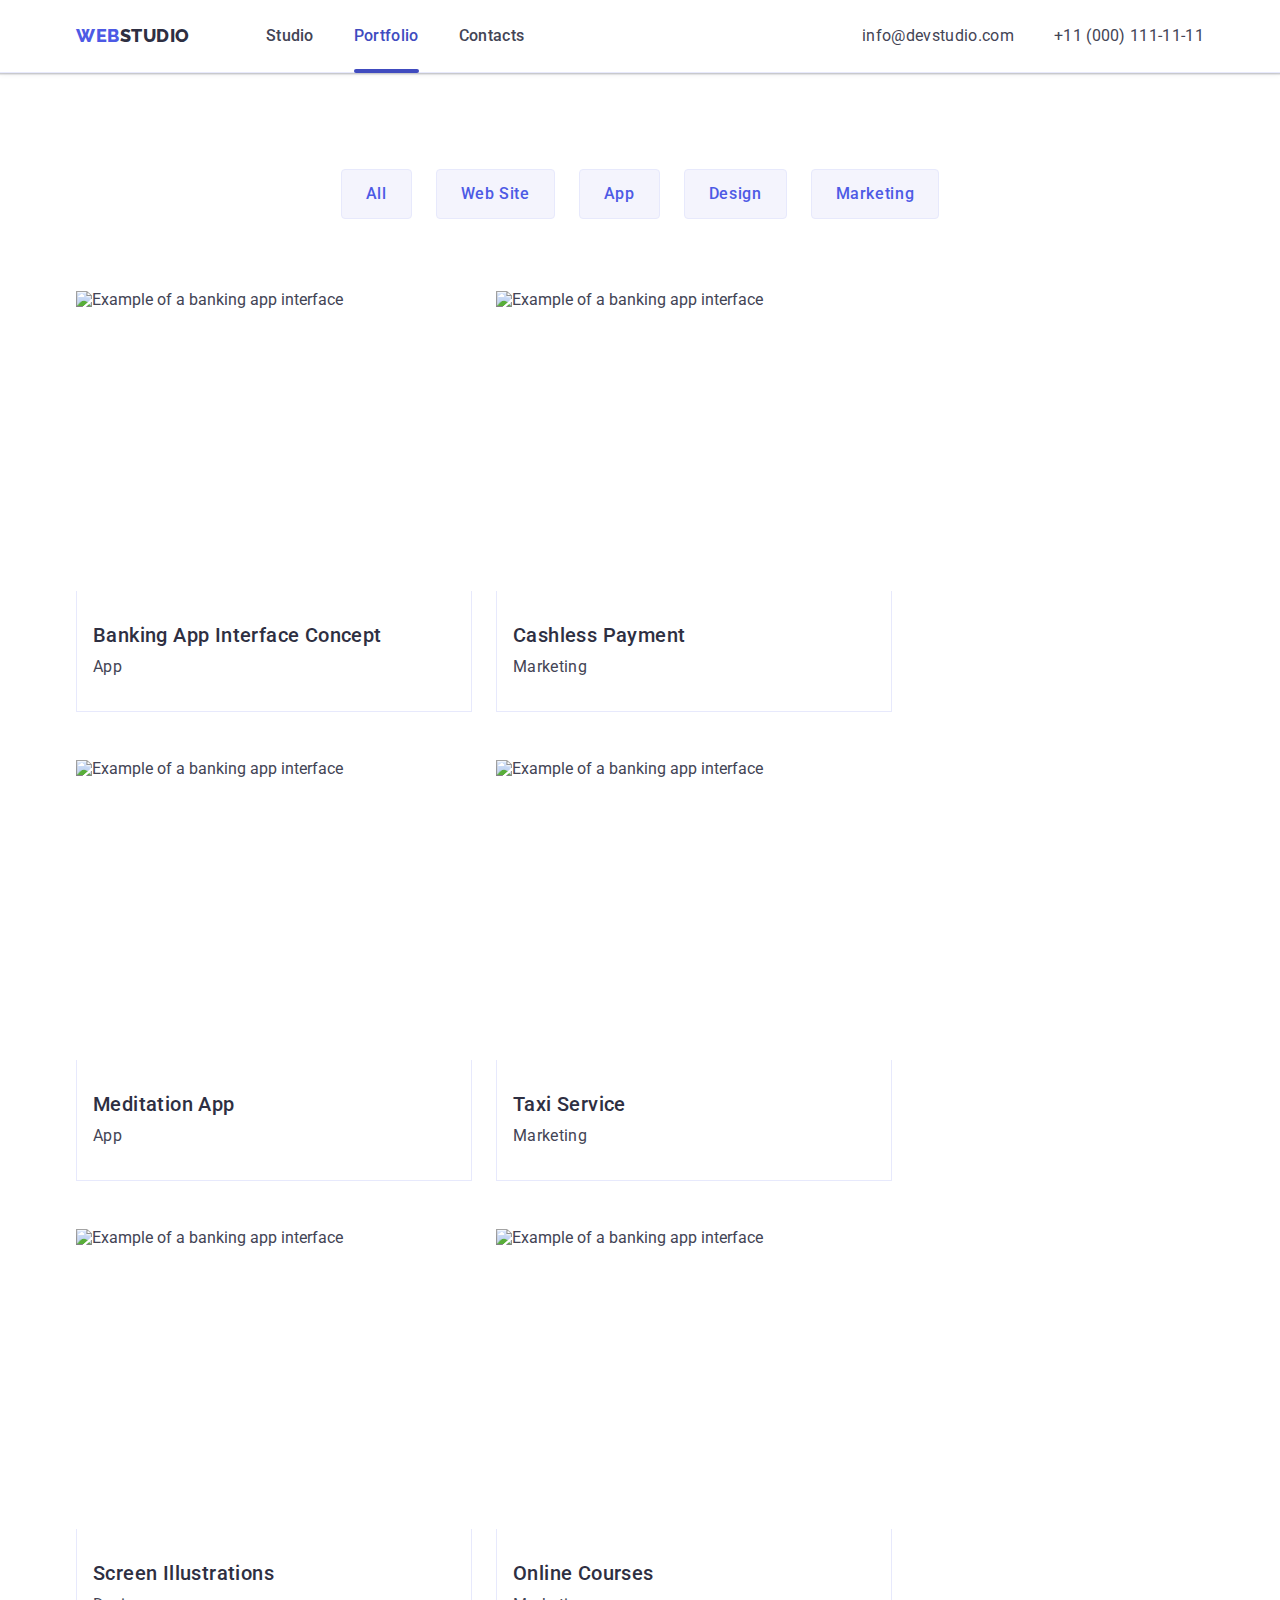
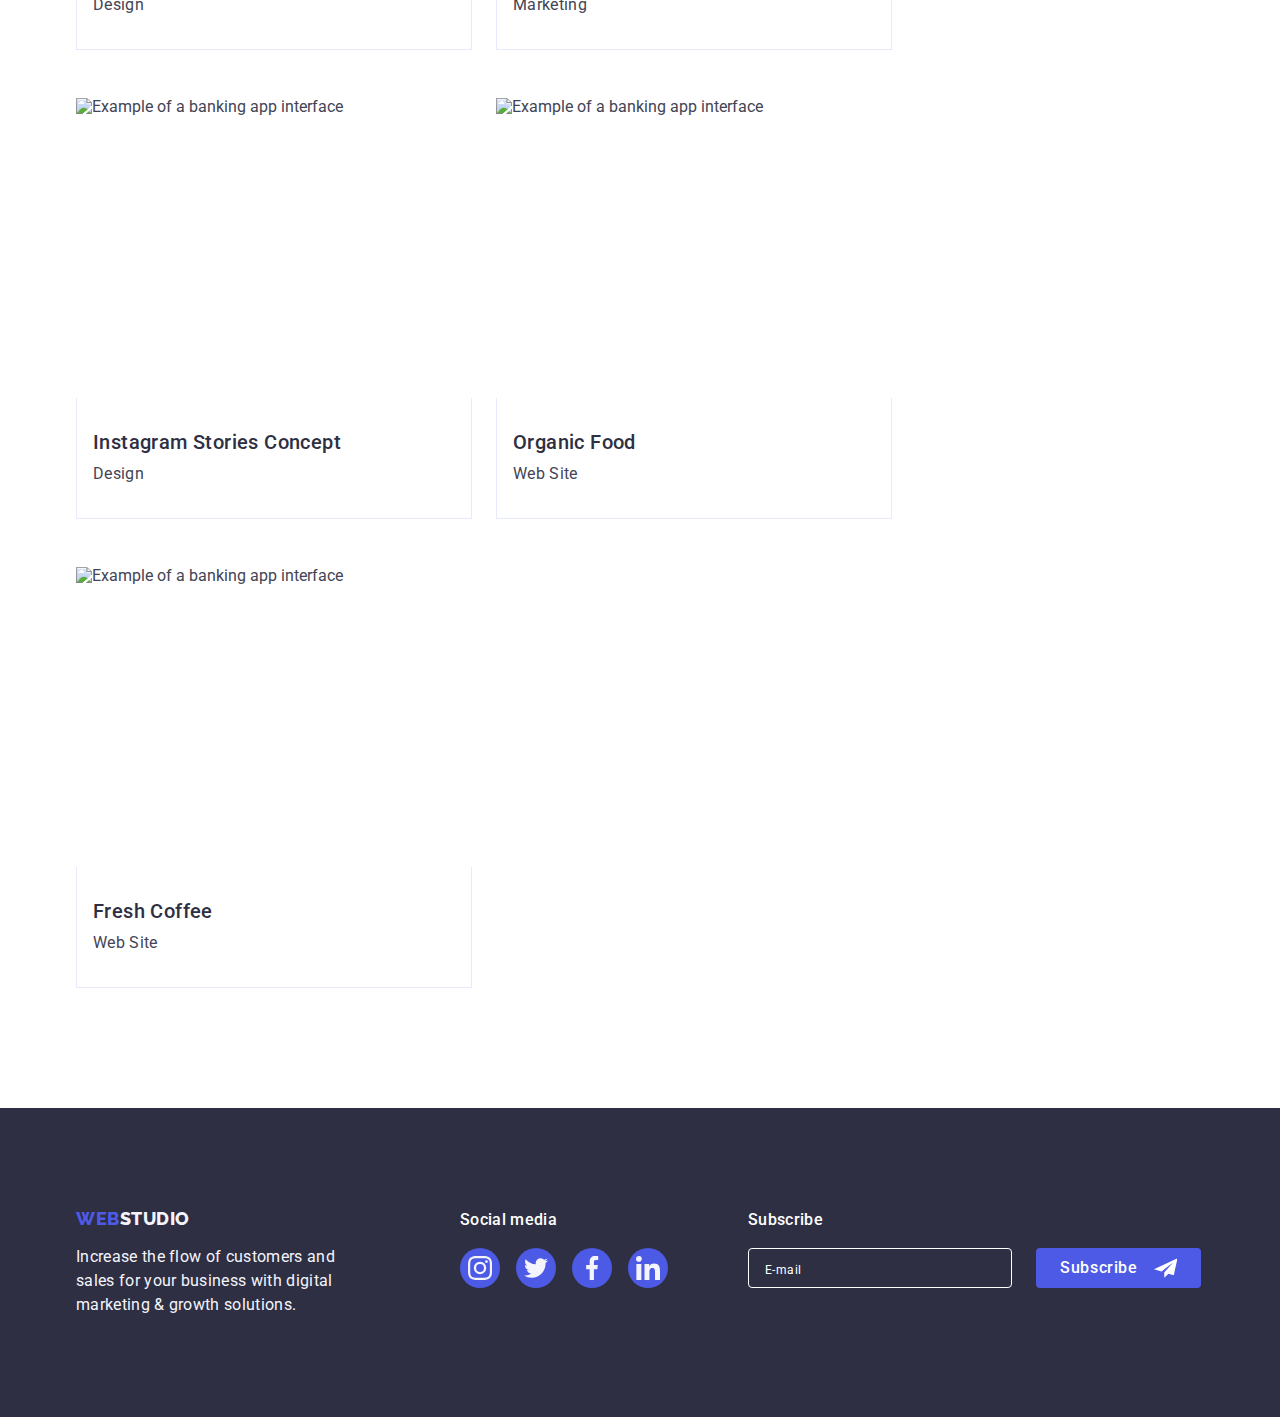
==== portfolio.html @ 6f02a79e "s" ====
<!DOCTYPE html>
<html lang="en">
  <head>
    <meta charset="UTF-8" />
    <meta http-equiv="X-UA-Compatible" content="IE=edge" />
    <meta name="viewport" content="width=device-width, initial-scale=1.0" />
    <meta
      name="description"
      content="Lorem ipsum, dolor sit amet consectetur adipisicing elit. Libero vitae recusandae harum. Lorem ipsum, dolor sit amet consectetur adipisicing elit."
    />
    <title>Portfolio</title>
    <link
      rel="stylesheet"
      href="https://cdn.jsdelivr.net/npm/modern-normalize@1.1.0/modern-normalize.min.css"
    />
    <link rel="preconnect" href="https://fonts.googleapis.com" />
    <link rel="preconnect" href="https://fonts.gstatic.com" crossorigin />
    <link
      href="https://fonts.googleapis.com/css2?family=Raleway:wght@800&family=Roboto:wght@400;500;700;900&display=swap"
      rel="stylesheet"
    />
    <link rel="stylesheet" href="./css/styles.css" />
  </head>
  <body>
    <!-- Header -->
    <header class="header">
      <div class="container container-nav">
        <!-- Logo -->
        <a class="link logo" href="./index.html">
          Web<span class="logo-dark">Studio</span>
        </a>
        <!-- Navigation -->
        <nav class="main-nav">
          <ul class="site-nav list">
            <li class="item">
              <a class="link" href="./index.html">Studio</a>
            </li>
            <li class="item">
              <a class="link current" href="./portfolio.html">Portfolio</a>
            </li>
            <li class="item">
              <a class="link" href="">Contacts</a>
            </li>
          </ul>
        </nav>
        <!-- Contacts -->
        <address class="container-address address">
          <ul class="address-list list">
            <li class="address-list-item">
              <a class="link" href="mailto:info@devstudio.com"
                >info@devstudio.com
              </a>
            </li>
            <li class="address-list-item">
              <a class="link" href="tel:+110001111111">+11 (000) 111-11-11</a>
            </li>
          </ul>
        </address>
        <!-- Mobile menu -->
        <button
          class="menu-toggle js-open-menu"
          aria-expanded="false"
          aria-controls="mobile-menu"
        >
          <svg class="menu-toggle-icon" width="32" height="22">
            <use href="./images/icon.svg#mobile-menu-icon"></use>
          </svg>
        </button>
      </div>
    </header>
    <main>
      <section class="portfolio-section section">
        <!-- Page filter -->
        <div class="container">
          <h1 class="section-title visually-hidden">Page Filter</h1>
          <ul class="filter-list list">
            <li>
              <button class="portfolio-button button" type="button">All</button>
            </li>
            <li>
              <button class="portfolio-button button" type="button">
                Web Site
              </button>
            </li>
            <li>
              <button class="portfolio-button button" type="button">App</button>
            </li>
            <li>
              <button class="portfolio-button button" type="button">
                Design
              </button>
            </li>
            <li>
              <button class="portfolio-button button" type="button">
                Marketing
              </button>
            </li>
          </ul>
          <!-- Work examples -->
          <ul class="portfolio-list list">
            <li class="portfolio-item">
              <a class="portfolio-link link" href="">
                <div class="product-wrapper">
                  <picture>
                    <!-- webp -->
                    <source
                      media="(min-width: 1158px)"
                      srcset="
                        ./images/portfolio-images/desctop/work-example1_desc@1x.webp 1x,
                        ./images/portfolio-images/desctop/work-example1_desc@2x.webp 2x
                      "
                      type="image/webp"
                    />
                    <!-- jpeg -->
                    <source
                      media="(min-width: 1158px)"
                      srcset="
                        ./images/portfolio-images/desctop/work-example1_desc@1x.jpg 1x,
                        ./images/portfolio-images/desctop/work-example1_desc@2x.jpg 2x
                      "
                      type="image/jpg"
                    />
                    <!-- webp -->
                    <source
                      media="(min-width: 768px)"
                      srcset="
                        ./images/portfolio-images/tablet/work-example1_tab@1x.webp 1x,
                        ./images/portfolio-images/tablet/work-example1_tab@2x.webp 2x
                      "
                      type="image/webp"
                    />
                    <!-- jpeg -->
                    <source
                      media="(min-width: 768px)"
                      srcset="
                        ./images/portfolio-images/tablet/work-example1_tab@1x.jpg 1x,
                        ./images/portfolio-images/tablet/work-example1_tab@2x.jpg 2x
                      "
                      type="image/jpg"
                    />
                    <!-- webp -->
                    <source
                      media="(max-width: 767px)"
                      srcset="
                        ./images/portfolio-images/mobile/work-example1_mob@1x.webp 1x,
                        ./images/portfolio-images/mobile/work-example1_mob@2x.webp 2x
                      "
                      type="image/webp"
                    />
                    <!-- jpeg -->
                    <source
                      media="(max-width: 767px)"
                      srcset="
                        ./images/portfolio-images/mobile/work-example1_mob@1x.jpg 1x,
                        ./images/portfolio-images/mobile/work-example1_mob@2x.jpg 2x
                      "
                      type="image/jpg"
                    />
                    <img
                      src="./images/portfolio-images/mobile/work-example1_mob@1x.jpg"
                      alt="Example of a banking app interface"
                      width="396"
                      height="300"
                      loading="lazy"
                    />
                  </picture>
                  <div class="overlay">
                    <p class="overlay-descr">
                      14 Stylish and User-Friendly App Design Concepts · Task
                      Manager App · Calorie Tracker App · Exotic Fruit Ecommerce
                      App · Cloud Storage App
                    </p>
                  </div>
                </div>
                <div class="portfolio-descr">
                  <h2 class="portfolio-sub-title">
                    Banking App Interface Concept
                  </h2>
                  <p class="portfolio-work-descr">App</p>
                </div>
              </a>
            </li>
            <li class="portfolio-item">
              <a class="portfolio-link link" href="">
                <div class="product-wrapper">
                  <picture>
                    <!-- webp -->
                    <source
                      media="(min-width: 1158px)"
                      srcset="
                        ./images/portfolio-images/desctop/work-example2_desc@1x.webp 1x,
                        ./images/portfolio-images/desctop/work-example2_desc@2x.webp 2x
                      "
                      type="image/webp"
                    />
                    <!-- jpeg -->
                    <source
                      media="(min-width: 1158px)"
                      srcset="
                        ./images/portfolio-images/desctop/work-example2_desc@1x.jpg 1x,
                        ./images/portfolio-images/desctop/work-example2_desc@2x.jpg 2x
                      "
                      type="image/jpg"
                    />
                    <!-- webp -->
                    <source
                      media="(min-width: 768px)"
                      srcset="
                        ./images/portfolio-images/tablet/work-example2_tab@1x.webp 1x,
                        ./images/portfolio-images/tablet/work-example2_tab@2x.webp 2x
                      "
                      type="image/webp"
                    />
                    <!-- jpeg -->
                    <source
                      media="(min-width: 768px)"
                      srcset="
                        ./images/portfolio-images/tablet/work-example2_tab@1x.jpg 1x,
                        ./images/portfolio-images/tablet/work-example2_tab@2x.jpg 2x
                      "
                      type="image/jpg"
                    />
                    <!-- webp -->
                    <source
                      media="(max-width: 767px)"
                      srcset="
                        ./images/portfolio-images/mobile/work-example2_mob@1x.webp 1x,
                        ./images/portfolio-images/mobile/work-example2_mob@2x.webp 2x
                      "
                      type="image/webp"
                    />
                    <!-- jpeg -->
                    <source
                      media="(max-width: 767px)"
                      srcset="
                        ./images/portfolio-images/mobile/work-example2_mob@1x.jpg 1x,
                        ./images/portfolio-images/mobile/work-example2_mob@2x.jpg 2x
                      "
                      type="image/jpg"
                    />
                    <img
                      src="./images/portfolio-images/mobile/work-example2_mob@1x.jpg"
                      alt="Example of a banking app interface"
                      width="396"
                      height="300"
                      loading="lazy"
                    />
                  </picture>
                  <div class="overlay">
                    <p class="overlay-descr">
                      14 Stylish and User-Friendly App Design Concepts · Task
                      Manager App · Calorie Tracker App · Exotic Fruit Ecommerce
                      App · Cloud Storage App
                    </p>
                  </div>
                </div>
                <div class="portfolio-descr">
                  <h2 class="portfolio-sub-title">Cashless Payment</h2>
                  <p class="portfolio-work-descr">Marketing</p>
                </div>
              </a>
            </li>
            <li class="portfolio-item">
              <a class="portfolio-link link" href="">
                <div class="product-wrapper">
                  <picture>
                    <!-- webp -->
                    <source
                      media="(min-width: 1158px)"
                      srcset="
                        ./images/portfolio-images/desctop/work-example3_desc@1x.webp 1x,
                        ./images/portfolio-images/desctop/work-example3_desc@2x.webp 2x
                      "
                      type="image/webp"
                    />
                    <!-- jpeg -->
                    <source
                      media="(min-width: 1158px)"
                      srcset="
                        ./images/portfolio-images/desctop/work-example3_desc@1x.jpg 1x,
                        ./images/portfolio-images/desctop/work-example3_desc@2x.jpg 2x
                      "
                      type="image/jpg"
                    />
                    <!-- webp -->
                    <source
                      media="(min-width: 768px)"
                      srcset="
                        ./images/portfolio-images/tablet/work-example3_tab@1x.webp 1x,
                        ./images/portfolio-images/tablet/work-example3_tab@2x.webp 2x
                      "
                      type="image/webp"
                    />
                    <!-- jpeg -->
                    <source
                      media="(min-width: 768px)"
                      srcset="
                        ./images/portfolio-images/tablet/work-example3_tab@1x.jpg 1x,
                        ./images/portfolio-images/tablet/work-example3_tab@2x.jpg 2x
                      "
                      type="image/jpg"
                    />
                    <!-- webp -->
                    <source
                      media="(max-width: 767px)"
                      srcset="
                        ./images/portfolio-images/mobile/work-example3_mob@1x.webp 1x,
                        ./images/portfolio-images/mobile/work-example3_mob@2x.webp 2x
                      "
                      type="image/webp"
                    />
                    <!-- jpeg -->
                    <source
                      media="(max-width: 767px)"
                      srcset="
                        ./images/portfolio-images/mobile/work-example3_mob@1x.jpg 1x,
                        ./images/portfolio-images/mobile/work-example3_mob@2x.jpg 2x
                      "
                      type="image/jpg"
                    />
                    <img
                      src="./images/portfolio-images/mobile/work-example3_mob@1x.jpg"
                      alt="Example of a banking app interface"
                      width="396"
                      height="300"
                      loading="lazy"
                    />
                  </picture>
                  <div class="overlay">
                    <p class="overlay-descr">
                      14 Stylish and User-Friendly App Design Concepts · Task
                      Manager App · Calorie Tracker App · Exotic Fruit Ecommerce
                      App · Cloud Storage App
                    </p>
                  </div>
                </div>
                <div class="portfolio-descr">
                  <h2 class="portfolio-sub-title">Meditation App</h2>
                  <p class="portfolio-work-descr">App</p>
                </div>
              </a>
            </li>
            <li class="portfolio-item">
              <a class="portfolio-link link" href="">
                <div class="product-wrapper">
                  <picture>
                    <!-- webp -->
                    <source
                      media="(min-width: 1158px)"
                      srcset="
                        ./images/portfolio-images/desctop/work-example4_desc@1x.webp 1x,
                        ./images/portfolio-images/desctop/work-example4_desc@2x.webp 2x
                      "
                      type="image/webp"
                    />
                    <!-- jpeg -->
                    <source
                      media="(min-width: 1158px)"
                      srcset="
                        ./images/portfolio-images/desctop/work-example4_desc@1x.jpg 1x,
                        ./images/portfolio-images/desctop/work-example4_desc@2x.jpg 2x
                      "
                      type="image/jpg"
                    />
                    <!-- webp -->
                    <source
                      media="(min-width: 768px)"
                      srcset="
                        ./images/portfolio-images/tablet/work-example4_tab@1x.webp 1x,
                        ./images/portfolio-images/tablet/work-example4_tab@2x.webp 2x
                      "
                      type="image/webp"
                    />
                    <!-- jpeg -->
                    <source
                      media="(min-width: 768px)"
                      srcset="
                        ./images/portfolio-images/tablet/work-example4_tab@1x.jpg 1x,
                        ./images/portfolio-images/tablet/work-example4_tab@2x.jpg 2x
                      "
                      type="image/jpg"
                    />
                    <!-- webp -->
                    <source
                      media="(max-width: 767px)"
                      srcset="
                        ./images/portfolio-images/mobile/work-example4_mob@1x.webp 1x,
                        ./images/portfolio-images/mobile/work-example4_mob@2x.webp 2x
                      "
                      type="image/webp"
                    />
                    <!-- jpeg -->
                    <source
                      media="(max-width: 767px)"
                      srcset="
                        ./images/portfolio-images/mobile/work-example4_mob@1x.jpg 1x,
                        ./images/portfolio-images/mobile/work-example4_mob@2x.jpg 2x
                      "
                      type="image/jpg"
                    />
                    <img
                      src="./images/portfolio-images/mobile/work-example4_mob@1x.jpg"
                      alt="Example of a banking app interface"
                      width="396"
                      height="300"
                      loading="lazy"
                    />
                  </picture>
                  <div class="overlay">
                    <p class="overlay-descr">
                      14 Stylish and User-Friendly App Design Concepts · Task
                      Manager App · Calorie Tracker App · Exotic Fruit Ecommerce
                      App · Cloud Storage App
                    </p>
                  </div>
                </div>
                <div class="portfolio-descr">
                  <h2 class="portfolio-sub-title">Taxi Service</h2>
                  <p class="portfolio-work-descr">Marketing</p>
                </div>
              </a>
            </li>
            <li class="portfolio-item">
              <a class="portfolio-link link" href="">
                <div class="product-wrapper">
                  <picture>
                    <!-- webp -->
                    <source
                      media="(min-width: 1158px)"
                      srcset="
                        ./images/portfolio-images/desctop/work-example5_desc@1x.webp 1x,
                        ./images/portfolio-images/desctop/work-example5_desc@2x.webp 2x
                      "
                      type="image/webp"
                    />
                    <!-- jpeg -->
                    <source
                      media="(min-width: 1158px)"
                      srcset="
                        ./images/portfolio-images/desctop/work-example5_desc@1x.jpg 1x,
                        ./images/portfolio-images/desctop/work-example5_desc@2x.jpg 2x
                      "
                      type="image/jpg"
                    />
                    <!-- webp -->
                    <source
                      media="(min-width: 768px)"
                      srcset="
                        ./images/portfolio-images/tablet/work-example5_tab@1x.webp 1x,
                        ./images/portfolio-images/tablet/work-example5_tab@2x.webp 2x
                      "
                      type="image/webp"
                    />
                    <!-- jpeg -->
                    <source
                      media="(min-width: 768px)"
                      srcset="
                        ./images/portfolio-images/tablet/work-example5_tab@1x.jpg 1x,
                        ./images/portfolio-images/tablet/work-example5_tab@2x.jpg 2x
                      "
                      type="image/jpg"
                    />
                    <!-- webp -->
                    <source
                      media="(max-width: 767px)"
                      srcset="
                        ./images/portfolio-images/mobile/work-example5_mob@1x.webp 1x,
                        ./images/portfolio-images/mobile/work-example5_mob@2x.webp 2x
                      "
                      type="image/webp"
                    />
                    <!-- jpeg -->
                    <source
                      media="(max-width: 767px)"
                      srcset="
                        ./images/portfolio-images/mobile/work-example5_mob@1x.jpg 1x,
                        ./images/portfolio-images/mobile/work-example5_mob@2x.jpg 2x
                      "
                      type="image/jpg"
                    />
                    <img
                      src="./images/portfolio-images/mobile/work-example5_mob@1x.jpg"
                      alt="Example of a banking app interface"
                      width="396"
                      height="300"
                      loading="lazy"
                    />
                  </picture>
                  <div class="overlay">
                    <p class="overlay-descr">
                      14 Stylish and User-Friendly App Design Concepts · Task
                      Manager App · Calorie Tracker App · Exotic Fruit Ecommerce
                      App · Cloud Storage App
                    </p>
                  </div>
                </div>
                <div class="portfolio-descr">
                  <h2 class="portfolio-sub-title">Screen Illustrations</h2>
                  <p class="portfolio-work-descr">Design</p>
                </div>
              </a>
            </li>
            <li class="portfolio-item">
              <a class="portfolio-link link" href="">
                <div class="product-wrapper">
                  <picture>
                    <!-- webp -->
                    <source
                      media="(min-width: 1158px)"
                      srcset="
                        ./images/portfolio-images/desctop/work-example6_desc@1x.webp 1x,
                        ./images/portfolio-images/desctop/work-example6_desc@2x.webp 2x
                      "
                      type="image/webp"
                    />
                    <!-- jpeg -->
                    <source
                      media="(min-width: 1158px)"
                      srcset="
                        ./images/portfolio-images/desctop/work-example6_desc@1x.jpg 1x,
                        ./images/portfolio-images/desctop/work-example6_desc@2x.jpg 2x
                      "
                      type="image/jpg"
                    />
                    <!-- webp -->
                    <source
                      media="(min-width: 768px)"
                      srcset="
                        ./images/portfolio-images/tablet/work-example6_tab@1x.webp 1x,
                        ./images/portfolio-images/tablet/work-example6_tab@2x.webp 2x
                      "
                      type="image/webp"
                    />
                    <!-- jpeg -->
                    <source
                      media="(min-width: 768px)"
                      srcset="
                        ./images/portfolio-images/tablet/work-example6_tab@1x.jpg 1x,
                        ./images/portfolio-images/tablet/work-example6_tab@2x.jpg 2x
                      "
                      type="image/jpg"
                    />
                    <!-- webp -->
                    <source
                      media="(max-width: 767px)"
                      srcset="
                        ./images/portfolio-images/mobile/work-example6_mob@1x.webp 1x,
                        ./images/portfolio-images/mobile/work-example6_mob@2x.webp 2x
                      "
                      type="image/webp"
                    />
                    <!-- jpeg -->
                    <source
                      media="(max-width: 767px)"
                      srcset="
                        ./images/portfolio-images/mobile/work-example6_mob@1x.jpg 1x,
                        ./images/portfolio-images/mobile/work-example6_mob@2x.jpg 2x
                      "
                      type="image/jpg"
                    />
                    <img
                      src="./images/portfolio-images/mobile/work-example6_mob@1x.jpg"
                      alt="Example of a banking app interface"
                      width="396"
                      height="300"
                      loading="lazy"
                    />
                  </picture>
                  <div class="overlay">
                    <p class="overlay-descr">
                      14 Stylish and User-Friendly App Design Concepts · Task
                      Manager App · Calorie Tracker App · Exotic Fruit Ecommerce
                      App · Cloud Storage App
                    </p>
                  </div>
                </div>
                <div class="portfolio-descr">
                  <h2 class="portfolio-sub-title">Online Courses</h2>
                  <p class="portfolio-work-descr">Marketing</p>
                </div>
              </a>
            </li>
            <li class="portfolio-item">
              <a class="portfolio-link link" href="">
                <div class="product-wrapper">
                  <picture>
                    <!-- webp -->
                    <source
                      media="(min-width: 1158px)"
                      srcset="
                        ./images/portfolio-images/desctop/work-example7_desc@1x.webp 1x,
                        ./images/portfolio-images/desctop/work-example7_desc@2x.webp 2x
                      "
                      type="image/webp"
                    />
                    <!-- jpeg -->
                    <source
                      media="(min-width: 1158px)"
                      srcset="
                        ./images/portfolio-images/desctop/work-example7_desc@1x.jpg 1x,
                        ./images/portfolio-images/desctop/work-example7_desc@2x.jpg 2x
                      "
                      type="image/jpg"
                    />
                    <!-- webp -->
                    <source
                      media="(min-width: 768px)"
                      srcset="
                        ./images/portfolio-images/tablet/work-example7_tab@1x.webp 1x,
                        ./images/portfolio-images/tablet/work-example7_tab@2x.webp 2x
                      "
                      type="image/webp"
                    />
                    <!-- jpeg -->
                    <source
                      media="(min-width: 768px)"
                      srcset="
                        ./images/portfolio-images/tablet/work-example7_tab@1x.jpg 1x,
                        ./images/portfolio-images/tablet/work-example7_tab@2x.jpg 2x
                      "
                      type="image/jpg"
                    />
                    <!-- webp -->
                    <source
                      media="(max-width: 767px)"
                      srcset="
                        ./images/portfolio-images/mobile/work-example7_mob@1x.webp 1x,
                        ./images/portfolio-images/mobile/work-example7_mob@2x.webp 2x
                      "
                      type="image/webp"
                    />
                    <!-- jpeg -->
                    <source
                      media="(max-width: 767px)"
                      srcset="
                        ./images/portfolio-images/mobile/work-example7_mob@1x.jpg 1x,
                        ./images/portfolio-images/mobile/work-example7_mob@2x.jpg 2x
                      "
                      type="image/jpg"
                    />
                    <img
                      src="./images/portfolio-images/mobile/work-example7_mob@1x.jpg"
                      alt="Example of a banking app interface"
                      width="396"
                      height="300"
                      loading="lazy"
                    />
                  </picture>
                  <div class="overlay">
                    <p class="overlay-descr">
                      14 Stylish and User-Friendly App Design Concepts · Task
                      Manager App · Calorie Tracker App · Exotic Fruit Ecommerce
                      App · Cloud Storage App
                    </p>
                  </div>
                </div>
                <div class="portfolio-descr">
                  <h2 class="portfolio-sub-title">Instagram Stories Concept</h2>
                  <p class="portfolio-work-descr">Design</p>
                </div>
              </a>
            </li>
            <li class="portfolio-item">
              <a class="portfolio-link link" href="">
                <div class="product-wrapper">
                  <picture>
                    <!-- webp -->
                    <source
                      media="(min-width: 1158px)"
                      srcset="
                        ./images/portfolio-images/desctop/work-example8_desc@1x.webp 1x,
                        ./images/portfolio-images/desctop/work-example8_desc@2x.webp 2x
                      "
                      type="image/webp"
                    />
                    <!-- jpeg -->
                    <source
                      media="(min-width: 1158px)"
                      srcset="
                        ./images/portfolio-images/desctop/work-example8_desc@1x.jpg 1x,
                        ./images/portfolio-images/desctop/work-example8_desc@2x.jpg 2x
                      "
                      type="image/jpg"
                    />
                    <!-- webp -->
                    <source
                      media="(min-width: 768px)"
                      srcset="
                        ./images/portfolio-images/tablet/work-example8_tab@1x.webp 1x,
                        ./images/portfolio-images/tablet/work-example8_tab@2x.webp 2x
                      "
                      type="image/webp"
                    />
                    <!-- jpeg -->
                    <source
                      media="(min-width: 768px)"
                      srcset="
                        ./images/portfolio-images/tablet/work-example8_tab@1x.jpg 1x,
                        ./images/portfolio-images/tablet/work-example8_tab@2x.jpg 2x
                      "
                      type="image/jpg"
                    />
                    <!-- webp -->
                    <source
                      media="(max-width: 767px)"
                      srcset="
                        ./images/portfolio-images/mobile/work-example8_mob@1x.webp 1x,
                        ./images/portfolio-images/mobile/work-example8_mob@2x.webp 2x
                      "
                      type="image/webp"
                    />
                    <!-- jpeg -->
                    <source
                      media="(max-width: 767px)"
                      srcset="
                        ./images/portfolio-images/mobile/work-example8_mob@1x.jpg 1x,
                        ./images/portfolio-images/mobile/work-example8_mob@2x.jpg 2x
                      "
                      type="image/jpg"
                    />
                    <img
                      src="./images/portfolio-images/mobile/work-example8_mob@1x.jpg"
                      alt="Example of a banking app interface"
                      width="396"
                      height="300"
                      loading="lazy"
                    />
                  </picture>
                  <div class="overlay">
                    <p class="overlay-descr">
                      14 Stylish and User-Friendly App Design Concepts · Task
                      Manager App · Calorie Tracker App · Exotic Fruit Ecommerce
                      App · Cloud Storage App
                    </p>
                  </div>
                </div>
                <div class="portfolio-descr">
                  <h2 class="portfolio-sub-title">Organic Food</h2>
                  <p class="portfolio-work-descr">Web Site</p>
                </div>
              </a>
            </li>
            <li class="portfolio-item">
              <a class="portfolio-link link" href="">
                <div class="product-wrapper">
                  <picture>
                    <!-- webp -->
                    <source
                      media="(min-width: 1158px)"
                      srcset="
                        ./images/portfolio-images/desctop/work-example9_desc@1x.webp 1x,
                        ./images/portfolio-images/desctop/work-example9_desc@2x.webp 2x
                      "
                      type="image/webp"
                    />
                    <!-- jpeg -->
                    <source
                      media="(min-width: 1158px)"
                      srcset="
                        ./images/portfolio-images/desctop/work-example9_desc@1x.jpg 1x,
                        ./images/portfolio-images/desctop/work-example9_desc@2x.jpg 2x
                      "
                      type="image/jpg"
                    />
                    <!-- webp -->
                    <source
                      media="(min-width: 768px)"
                      srcset="
                        ./images/portfolio-images/tablet/work-example9_tab@1x.webp 1x,
                        ./images/portfolio-images/tablet/work-example9_tab@2x.webp 2x
                      "
                      type="image/webp"
                    />
                    <!-- jpeg -->
                    <source
                      media="(min-width: 768px)"
                      srcset="
                        ./images/portfolio-images/tablet/work-example9_tab@1x.jpg 1x,
                        ./images/portfolio-images/tablet/work-example9_tab@2x.jpg 2x
                      "
                      type="image/jpg"
                    />
                    <!-- webp -->
                    <source
                      media="(max-width: 767px)"
                      srcset="
                        ./images/portfolio-images/mobile/work-example9_mob@1x.webp 1x,
                        ./images/portfolio-images/mobile/work-example9_mob@2x.webp 2x
                      "
                      type="image/webp"
                    />
                    <!-- jpeg -->
                    <source
                      media="(max-width: 767px)"
                      srcset="
                        ./images/portfolio-images/mobile/work-example9_mob@1x.jpg 1x,
                        ./images/portfolio-images/mobile/work-example9_mob@2x.jpg 2x
                      "
                      type="image/jpg"
                    />
                    <img
                      src="./images/portfolio-images/mobile/work-example9_mob@1x.jpg"
                      alt="Example of a banking app interface"
                      width="396"
                      height="300"
                      loading="lazy"
                    />
                  </picture>
                  <div class="overlay">
                    <p class="overlay-descr">
                      14 Stylish and User-Friendly App Design Concepts · Task
                      Manager App · Calorie Tracker App · Exotic Fruit Ecommerce
                      App · Cloud Storage App
                    </p>
                  </div>
                </div>
                <div class="portfolio-descr">
                  <h2 class="portfolio-sub-title">Fresh Coffee</h2>
                  <p class="portfolio-work-descr">Web Site</p>
                </div>
              </a>
            </li>
          </ul>
        </div>
      </section>
    </main>
    <!-- Footer section -->
    <footer class="footer">
      <div class="footer-content tablet-container container">
        <div class="footer-logo-section">
          <a class="link logo" href="./index.html">
            Web<span class="logo-light">Studio</span>
          </a>
          <p class="footer-text">
            Increase the flow of customers and sales for your business with
            digital marketing & growth solutions.
          </p>
        </div>
        <div class="footer-socials-section">
          <p class="footer-header">Social media</p>
          <ul class="list footer-socials">
            <li class="footer-socials-item">
              <a class="link footer-socials-link" href="">
                <svg class="footer-socials-icon" width="24" height="24">
                  <use href="./images/icon.svg#instagram"></use>
                </svg>
              </a>
            </li>
            <li class="footer-socials-item">
              <a class="link footer-socials-link" href="">
                <svg class="footer-socials-icon" width="24" height="24">
                  <use href="./images/icon.svg#twitter"></use>
                </svg>
              </a>
            </li>
            <li class="footer-socials-item">
              <a class="link footer-socials-link" href="">
                <svg class="footer-socials-icon" width="24" height="24">
                  <use href="./images/icon.svg#facebook"></use>
                </svg>
              </a>
            </li>
            <li class="footer-socials-item">
              <a class="link footer-socials-link" href="">
                <svg class="footer-socials-icon" width="24" height="24">
                  <use href="./images/icon.svg#linkedin"></use>
                </svg>
              </a>
            </li>
          </ul>
        </div>
        <!-- Footer subscr -->
        <div class="footer-subscr-section">
          <p class="footer-header">Subscribe</p>
          <form class="newsletter-form">
            <label class="newsletter-form-field">
              <input
                class="newsletter-form-input"
                type="email"
                name="user_email"
                placeholder="E-mail"
              />
            </label>
            <button class="button newsletter-btn" type="submit">
              Subscribe
              <svg class="newsletter-icon" width="24" height="20">
                <use href="./images/icon.svg#newsletter-btn-icon"></use>
              </svg>
            </button>
          </form>
        </div>
      </div>
    </footer>
  </body>
</html>
---- css/styles.css ----
/*
  |============================
  | Root properties
  |============================
*/
:root {
    /* Colors */
    --text-color: #434455;
    --dark-color: #2E2F42;
    --subtle-text: #8E8F99;
    --white-color: #FFFFFF;
    --cloud-color: #F4F4FD;
    --cornflower-accent: #E7E9FC;
    --modal-bcg: #FCFCFC;
    --primary-brand: #4D5AE5;
    --pressed-state-color: #404BBF;
    --success-color: #31D0AA;
    --navyblue-modal: rgba(46, 47, 66, 0.4);
}

/*
  |============================
  | Global styles
  |============================
*/
body {
    font-family: "Roboto", sans-serif;
    color: var(--text-color);
    background-color: var(--white-color);
}

/* Global reset */
h1,
h2,
h3,
h4,
h5,
h6,
p {
    margin-top: 0;
    margin-bottom: 0;
}

img {
    display: block;
    max-width: 100%;
    height: auto;
}

/* Global link styles */
.link {
    text-decoration: none;
    color: currentColor;
}

/* Global list styles */
.list {
    margin-top: 0;
    margin-bottom: 0;
    padding-left: 0;

    list-style: none;
}

/* Global container styles */
.container {
    min-width: 320px;
    max-width: 428px;
    margin-left: auto;
    margin-right: auto;
    padding-left: 16px;
    padding-right: 16px;

    /* outline: 1px solid red;
    outline-offset: 2px; */
}

@media only screen and (min-width: 768px) {
.container {
    max-width: 768px;
  }
}

@media only screen and (min-width: 1158px) {
.container {
    max-width: 1158px;
    padding-left: 15px;
    padding-right: 15px;
 }
}

/* Global button styles*/
.button {
    padding: 12px 24px;

    text-align: center;
    font-family: inherit;
    font-size: 16px;
    font-weight: 500;
    letter-spacing: 0.04em;
    line-height: 1.5;
    cursor: pointer;

    border-radius: 4px;
    border: 1px solid var(--cornflower-accent);
    color: var(--primary-brand);
    background-color: var(--cloud-color);
}

/* Global section styles */
.section {
    padding-top: 96px;
    padding-bottom: 96px;
    margin-left: auto;
    margin-right: auto;
}
@media only screen and (min-width: 1158px) {
.section {
    padding-top: 120px;
    padding-bottom: 120px;
  }
}

.section-title {
    margin-bottom: 72px;

    font-weight: 700;
    font-size: 36px;
    line-height: 1.1;
    text-transform: capitalize;
    text-align: center;

    color: var(--dark-color);
}

/* Global logo styles */
.logo {
    font-family: "Raleway", sans-serif;
    font-weight: 800;
    font-size: 18px;
    line-height: 1.17;
    letter-spacing: 0.03em;
    text-transform: uppercase;
    align-items: center;

    color: var(--primary-brand);
}

.logo-dark {
    color: var(--dark-color);
}

.logo-light {
    color: var(--cloud-color)
}

/* Global footer styles */
.footer {
    padding-top: 100px;
    padding-bottom: 100px;

    background-color: var(--dark-color);
}

/* Hidden headers */
.visually-hidden {
    position: absolute;

    width: 1px;
    height: 1px;
    margin: -1px;
    border: 0;
    padding: 0;

    white-space: nowrap;
    clip-path: inset(100%);
    clip: rect(0 0 0 0);
    overflow: hidden;
}

/*
  |============================
  | Index styles
  |============================
*/

/* Site nav*/
.header {
    border-bottom: 1px solid var(--cornflower-accent);
    box-shadow: 
        0px 2px 1px rgba(46, 47, 66, 0.08), 
        0px 1px 1px rgba(46, 47, 66, 0.16), 
        0px 1px 6px rgba(46, 47, 66, 0.08);
}

.container-nav {
    display: flex;
    align-items: center;
}

.logo {
    padding: 24px 0;
    margin-right: auto;  
}

@media only screen and (min-width: 1158px) {
.logo {
    margin-right: 76px;
  }
}

.site-nav {
    display: flex;
    gap: 40px;
}

.site-nav .link {
    display: block;
    position: relative;

    padding-top: 24px;
    padding-bottom: 24px;

    font-weight: 500;
    line-height: 1.5;
    letter-spacing: 0.02em;

    transition-property: color;
    transition-duration: 250ms;
    transition-timing-function: 
        cubic-bezier(0.4, 0, 0.2, 1);
}

.site-nav .link:hover,
.link:focus {
    color: var(--pressed-state-color);
}

.current {
    color: var(--pressed-state-color);
}

.current::after {
    content: "";
    position: absolute;
    bottom: -1px;
    left: 0;
    display: block;

    width: 100%;
    height: 4px;

    border-radius: 2px;
    background-color: var(--pressed-state-color);
}

@media only screen and (max-width: 767px) {
.main-nav {
    display: none;
  }
}

/* Contacts */
.container-address {
    display: flex;
    margin-left: auto;
}

.address-list {
    display: flex;
}

.address .link {
    font-style: normal;
    font-weight: 400;
    font-size: 12px;
    line-height: 1.17;
    letter-spacing: 0.04em;

    transition-property: color;
    transition-duration: 250ms;
    transition-timing-function:
        cubic-bezier(0.4, 0, 0.2, 1);
}

.address .link:hover,
.link:focus {
    color: var(--pressed-state-color);
}

@media only screen and (max-width: 767px) {
    .container-address {
        display: none;
    }
}

@media only screen and (min-width: 768px) {
    .address-list {
        flex-direction: column;
        row-gap: 12px;
    }
}

@media only screen and (min-width: 1158px) {
    .address-list {
        flex-direction: row;
        gap: 40px;
    }
    .address .link {
        font-size: 16px;
        line-height: 1.5;
        letter-spacing: 0.02em;
   }
}

/* Hero */
.hero {
    max-width: 1440px;
    margin-left: auto;
    margin-right: auto;
    padding-top: 112px;
    padding-bottom: 112px;
    
    
    background-color: var(--dark-color);
    background-repeat: no-repeat;
    background-position: center;
    background-size: cover;
    
}

.hero-title {
    display: block;

    max-width: 320px;
    margin-left: auto;
    margin-right: auto;
    margin-bottom: 72px;

    font-weight: 700;
    font-size: 36px;
    line-height: 1.11;
    text-align: center;
    letter-spacing: 0.02em;

    color: var(--white-color);
}

.hero .button {
    display: block;
    
    min-width: 169px;
    height: 56px;
    margin-left: auto;
    margin-right: auto;
    
    border: none;
    color: var(--white-color);
    background-color: var(--primary-brand);

    transition-property: background-color;
    transition-duration: 250ms;
    transition-timing-function: 
        cubic-bezier(0.4, 0, 0.2, 1);
}

.hero .button:hover,
.button:focus {
    background-color: var(--pressed-state-color)
}

@media only screen and (max-width: 428px) {
    .hero {
        background-image:
        linear-gradient(rgba(46, 47, 66, 0.7), rgba(46, 47, 66, 0.7)),
        url(../images/hero-image/hero-mob_428@1x.jpg);
    }

    @media (min-device-pixel-ratio: 2),
        (-webkit-min-device-pixel-ratio: 2),
        (min-resolution: 192dpi),
        (min-resolution: 2dppx) {
        .hero {
            background-image:
            linear-gradient(rgba(46, 47, 66, 0.7), rgba(46, 47, 66, 0.7)),
            url(../images/hero-image/hero-mob_856@2x.jpg);
        }
    }
}

@media only screen and (min-width: 429px) and (max-width: 768px) {
    .hero {
        background-image: 
        linear-gradient(rgba(46, 47, 66, 0.7), rgba(46, 47, 66, 0.7)),
        url(../images/hero-image/hero-tabl_768@1x.jpg);
    }

    @media (min-device-pixel-ratio: 2),
        (-webkit-min-device-pixel-ratio: 2),
        (min-resolution: 192dpi),
        (min-resolution: 2dppx) {
        .hero {
            background-image:
            linear-gradient(rgba(46, 47, 66, 0.7), rgba(46, 47, 66, 0.7)),
            url(../images/hero-image/hero-tabl_1536@2x.jpg);
        }
    }
}

@media only screen and (min-width: 769px) {
    .hero {
        background-image: 
        linear-gradient(rgba(46, 47, 66, 0.7), rgba(46, 47, 66, 0.7)),
        url(../images/hero-image/hero-desc_1140@1x.jpg);
    }

    @media (min-device-pixel-ratio: 2),
        (min-resolution: 192dpi),
        (min-resolution: 2dppx) {
        .hero {
            background-image:
            linear-gradient(rgba(46, 47, 66, 0.7), rgba(46, 47, 66, 0.7)),
            url(../images/hero-image/hero-desc_2280@2x.jpg);
        }
    }
}

@media only screen and (min-width: 768px) {
    .hero-title {
        max-width: 496px;
        margin-bottom: 36px;

        font-size: 56px;
        line-height: 1.07;
    }
}

@media only screen and (min-width: 1158px) {
    .hero {
        padding-top: 188px;
        padding-bottom: 188px;
    }

    .hero-title {
        margin-bottom: 48px;
    }
}

/* Benefits */
.benefits-section {
    padding-left: 0;
    padding-right: 0;
}

.benefits-list {
    display: flex;
    flex-direction: column;
    row-gap: 72px;    
}

.benefits-bgc-icon {
    display: flex;
    justify-content: center;
    align-items: center;
    
    width: 264px;
    height: 112px;
    margin-bottom: 8px;
    
    border-radius: 4px;
    background-color: var(--cloud-color);
}

.benefits-sub-title {
    margin-bottom: 8px;

    font-weight: 700;
    font-size: 36px;
    line-height: 1.11;
    text-align: center;
    letter-spacing: 0.02em;

    color: var(--dark-color);
}

.benefits-text {
    font-weight: 500;
    font-size: 16px;
    line-height: 1.5;
    letter-spacing: 0.02em;
}


@media only screen and (min-width: 768px) {
.benefits-list {
    flex-direction: row;
    flex-wrap: wrap;
    column-gap: 24px;
  }
.benefits-descr {
    flex-basis: calc((100% - 24px) / 2);
  }
.benefits-sub-title {
    text-align: start;
  }
}

@media only screen and (max-width: 1157px) {
.benefits-bgc-icon {
    display: none;
  }
}

@media only screen and (min-width: 1158px) {
.benefits-section {
    padding-bottom: 0;
  }
.benefits-list {
    flex-direction: row;
    row-gap: 24px;
  }
.benefits-descr {
    flex-basis: calc((100% - 72px) / 4);
  }
.benefits-sub-title {
    font-weight: 500;
    font-size: 20px;
    line-height: 1.2;
  }
.benefits-text {
    font-weight: 400;
  }
}

/* Services */
.services-list {
    display: flex;
    flex-wrap: wrap;
    gap: 24px;
}

.services-descr {
    flex-basis: calc((100% - 48px) / 3);
}

@media only screen and (max-width: 1157px) {
.services-section {
    display: none;
  }
}

/* Team */
.team-section {
    background-color: var(--cloud-color);
}

.team-list {
    display: flex;
    flex-direction: column;
    align-items: center;
    row-gap: 72px;    
}

@media only screen and (min-width: 768px) {
.team-list {
    flex-direction: row;
    justify-content: center;
    flex-wrap: wrap;
    row-gap: 64px;
    column-gap: 24px;
  }
}

.team-card {
    background-color: var(--white-color);
    border-top-left-radius: 0px;
    border-top-right-radius: 0px;
    border-bottom-right-radius: 4px;
    border-bottom-left-radius: 4px;
    box-shadow:
        0px 1px 6px rgba(46, 47, 66, 0.08),
        0px 1px 1px rgba(46, 47, 66, 0.16),
        0px 2px 1px rgba(46, 47, 66, 0.08);
}

.team-sub-title {
    margin-bottom: 8px;

    font-weight: 500;
    font-size: 20px;
    line-height: 1.2;
    text-align: center;
    letter-spacing: 0.02em;

    color: var(--dark-color)
}

.team-list .team-sub-title {
    text-align: center;
}

.member-descr {
    margin-bottom: 8px;

    font-weight: 400;
    font-size: 16px;
    line-height: 1.5;
    text-align: center;
    letter-spacing: 0.02em;
}

.team-descr {
    padding-top: 32px;
    padding-bottom: 32px;
    padding-left: 0;
    padding-right: 0;
}

/* Socials icons */
.socials-list {
    display: flex;
    justify-content: center;
    gap: 24px;
}

.socials-link {
    display: flex;
    justify-content: center;
    align-items: center;

    width: 40px;
    height: 40px;

    border-radius: 50%;
    background-color: var(--primary-brand);
    
    transition-property: background-color;
    transition-duration: 250ms;
    transition-timing-function: 
        cubic-bezier(0.4, 0, 0.2, 1);
}

.socials-link:hover,
.socials-link:focus {
    background-color: var(--pressed-state-color);
}

.socials-icon {
    fill: var(--cloud-color);
}

/* Customers section */
.customers-list {
    display: flex;
    justify-content: center;
    align-items: center;
    flex-wrap: wrap;
    gap: 16px;
}

.customers-item {
    width: calc((100% - 16px) / 2);
    height: 88px;
}

.customers-link {
    display: flex;
    justify-content: center;
    align-items: center;

    height: 100%;
    padding: 16px 32px;
    
    color: var(--subtle-text);
    border: 1px solid var(--subtle-text);
    border-radius: 4px;

    transition-property: border, color;
    transition-duration: 250ms;
    transition-timing-function: 
        cubic-bezier(0.4, 0, 0.2, 1);
}

.customers-link:hover,
.customers-link:focus {
    border: 1px solid var(--pressed-state-color);
    color: var(--pressed-state-color);
}

.customers-icon {
    fill: currentColor;
}

@media only screen and (min-width: 768px) {
.customers-list {
    gap: 24px;
  }

.customers-item {
    width: calc((100% - 48px) / 3);
  }
}

@media only screen and (min-width: 1158px) {
.customers-item {
    width: calc((100% - 120px) / 6);
  }
}

@media only screen and (min-width: 768px) and (max-width: 1157px) {
.tablet-container {
    max-width: 552px;
    padding: 0;
  }
}

/* Footer section */
.footer-content {
    display: flex;
    flex-direction: column;
    align-items: center;
    row-gap: 72px;
}

.footer .logo {
    display: block;

    padding-top: 0;
    padding-bottom: 0;
    margin-bottom: 16px;

    text-align: center;
}

.footer-text {
    display: block;
    
    width: 264px;
    margin-right: auto;

    letter-spacing: 0.02em;
    line-height: 1.5;
    color: var(--cloud-color);
}

.footer-header {
    margin-bottom: 16px;

    text-align: center;
    font-weight: 500;
    font-size: 16px;
    line-height: 0.5;
    letter-spacing: 0.02em;
    line-height: 1.5;

    color: var(--white-color);
}

@media only screen and (min-width: 768px) {
    .footer-content {
        flex-direction: row;
        flex-wrap: wrap;
        column-gap: 24px;
    }

    .footer-header {
        text-align: start;
    }

    .footer .logo {
        text-align: start;
    }
}

@media only screen and (min-width: 1158px) {
    .footer-content {
        align-items: baseline;
        gap: 0;
    }

    .footer-logo-section {
        margin-right: 120px;
    }
}

/* Footer socials */
.footer-socials {
    display: flex;
    justify-content: center;
    gap: 16px;
}

.footer-socials-link {
    display: flex;
    justify-content: center;
    align-items: center;

    width: 40px;
    height: 40px;

    border-radius: 50%;
    background-color: var(--primary-brand);

    transition-property: background-color;
    transition-duration: 250ms;
    transition-timing-function: 
        cubic-bezier(0.4, 0, 0.2, 1);
}

.footer-socials-link:hover,
.footer-socials-link:focus {
    background-color: var(--success-color);
}

.footer-socials-icon {
    fill: var(--cloud-color);
}

@media only screen and (min-width: 1158px) {
.footer-socials-section {
    margin-right: 80px;
  }
}

/* Subscribtion footer form */
.newsletter-form {
    display: flex;
    flex-direction: column;
    align-items: center;
    gap: 16px;
}

.newsletter-form-field {
    width: 398px;
}

@media only screen and (max-width: 427px) {
.newsletter-form-field {
    width: 264px;
  }
}

.newsletter-form-input {
    width: 100%;
    height: 40px;
    padding: 8px 16px;

    color: var(--white-color);
    background-color: transparent;
    border: 1px solid var(--white-color);
    border-radius: 4px;
    outline: transparent;
}

.newsletter-form-input::placeholder {
    color: var(--white-color);
    font-weight: 400;
    font-size: 12px;
    line-height: 2.0;
    letter-spacing: 0.04em;    
}

.newsletter-btn {
    display: flex;
    justify-content: center;
    align-items: center;
    gap: 16px;

    width: 165px;
    height: 40px;

    color: var(--white-color);
    background-color: var(--primary-brand);
    border: none;

    transition-property: background-color;
    transition-duration: 250ms;
    transition-timing-function:
        cubic-bezier(0.4, 0, 0.2, 1);
}

.newsletter-btn:hover,
.newsletter-btn:focus {
    background-color: var(--success-color);
}

@media only screen and (min-width: 768px) {
.newsletter-form {
    flex-direction: row;
    gap: 24px;
  }

.newsletter-form-field {
    width: 264px;
  }
}

@media only screen and (min-width: 1158px) {
.newsletter-form {
    justify-content: center;
    align-items: center;
    gap: 24px;
  }
}

/* Modal */
.backdrop {
    position: fixed;
    top: 0;
    left: 0;
    
    width: 100%;
    height: 100%;

    background-color: rgba(46, 47, 66, 0.4);

    transition-property: opacity, visibility;
    transition-duration: 250ms;
    transition-timing-function: 
        cubic-bezier(0.4, 0, 0.2, 1);
}

.backdrop.is-hidden {
    opacity: 0;
    visibility: hidden;
    pointer-events: none;
}

.modal {
    position: absolute;
    top: 50%;
    left: 50%;
    transform: translate(-50%, -50%);

    width: 408px;
    min-height: 576px;
    padding: 24px;

    background-color: var(--modal-bcg);
    box-shadow: 
        0px 1px 1px rgba(0, 0, 0, 0.14), 
        0px 1px 3px rgba(0, 0, 0, 0.12), 
        0px 2px 1px rgba(0, 0, 0, 0.2);
    border-radius: 4px;
}

@media only screen and (max-width: 427px) {
.modal {
    width: 90%;
  }
}

@media screen and (max-height: 584px) {
    .backdrop {
        overflow: auto;
    }
    
    .modal {
        top: 0;
        transform: translate(-50%, 0);
    }
}

.modal-close-btn {
    display: flex;
    justify-content: center;
    align-items: center;
        
    width: 24px;
    height: 24px;
    margin-left: auto;
    margin-bottom: 24px;

    cursor: pointer;
    background-color: var(--cornflower-accent);
    border-radius: 50%;
    border: 1px solid rgba(0, 0, 0, 0.1);

    transition-property: background-color, border;
    transition-duration: 250ms;
    transition-timing-function: 
        cubic-bezier(0.4, 0, 0.2, 1);
}

.modal-close-btn:hover,
.modal-close-btn:focus {
    background-color: var(--pressed-state-color);
    border: 1px solid transparent;
}

.close-svg {
    fill: var(--dark-color);

    transition-property: fill;
    transition-duration: 250ms;
    transition-timing-function: 
        cubic-bezier(0.4, 0, 0.2, 1);
}

.modal-close-btn:hover .close-svg,
.modal-close-btn:focus .close-svg {
    fill: var(--white-color);
}

@media screen and (orientation:landscape) {
    .backdrop {
        top: 0;
        transform: translateY(0);
    }
}

/* Modal registration form */
.registration-header {
    display: block;

    margin-bottom: 16px;

    color: var(--dark-color);
    font-weight: 500;
    font-size: 16px;
    line-height: 1.5;
    text-align: center;
    letter-spacing: 0.02em;
}

.registration-form-lable {
    display: block;

    margin-bottom: 4px;

    color: var(--subtle-text);
    font-weight: 400;
    font-size: 12px;
    line-height: 1.17;
    letter-spacing: 0.01em;
}

.registration-input-container {
    position: relative;

    margin-bottom: 8px;
}

.registration-input {
    width: 100%;
    height: 40px;
    padding: 11px 38px;

    border: 1px solid var(--navyblue-modal);
    border-radius: 4px;
    outline: 2px solid transparent;
    outline-offset: -2px;

    transition-property: outline-color;
    transition-duration: 250ms;
    transition-timing-function:
        cubic-bezier(0.4, 0, 0.2, 1);
}

.registration-input:focus {
    outline-color: var(--primary-brand);
}

.registration-input-icon {
    position: absolute;
    top: 50%;
    left: 19px;
    transform: translateY(-50%);

    fill: var(--dark-color);
    pointer-events: none;

    transition-property: fill;
    transition-duration: 250ms;
    transition-timing-function:
        cubic-bezier(0.4, 0, 0.2, 1);
}

.registration-input:focus ~ .registration-input-icon {
    fill: var(--primary-brand);
}

.registration-form-textarea {
    display: block;

    width: 100%;
    height: 120px;
    padding: 8px 16px;
    margin-bottom: 16px;

    resize: none;

    border: 1px solid var(--navyblue-modal);
    border-radius: 4px;
    outline: 2px solid transparent;
    outline-offset: -2px;

    transition-property: outline-color;
    transition-duration: 250ms;
    transition-timing-function:
        cubic-bezier(0.4, 0, 0.2, 1);
}

.registration-form-textarea:focus {
    outline-color: var(--primary-brand);
}

.registration-form-textarea::placeholder {
    color: var(--navyblue-modal);
    font-weight: 400;
    font-size: 12px;
    line-height: 1.17;
    letter-spacing: 0.04em;
}

.policy-area {
    display: flex;
    justify-content: flex-start;
    align-items: center;
    
    margin-bottom: 24px;

    cursor: pointer;
}

.policy-checkbox {
    appearance: none;
}

.policy-checkbox-unchecked {
    opacity: 1;

    transition-property: opacity;
    transition-duration: 250ms;
    transition-timing-function:
        cubic-bezier(0.4, 0, 0.2, 1);
}

.policy-checkbox:checked ~ .policy-checkbox-icon > .policy-checkbox-unchecked {
    opacity: 0;
}

.policy-checkbox-checked {
    opacity: 0;

    transition-property: opacity;
    transition-duration: 250ms;
    transition-timing-function:
        cubic-bezier(0.4, 0, 0.2, 1);
}

.policy-checkbox:checked ~ .policy-checkbox-icon > .policy-checkbox-checked {
    opacity: 1;
}

.policy-text {
    margin-left: 8px;

    color: var(--subtle-text);
    font-weight: 400;
    font-size: 12px;
    line-height: 1.17;
    letter-spacing: 0.04em;
}

.policy-link {
    color: var(--primary-brand);
    text-decoration: underline;
}

.registration-form-button {
    display: block;

    width: 169px;
    height: 56px;
    padding: 16px 32px;
    margin: 0 auto;

    color: var(--white-color);
    background-color: var(--primary-brand);
    border: none;
    box-shadow: 0px 4px 4px rgba(0, 0, 0, 0.15);

    transition-property: background-color;
    transition-duration: 250ms;
    transition-timing-function:
        cubic-bezier(0.4, 0, 0.2, 1);
}

.registration-form-button:hover,
.registration-form-button:focus {
    background-color: var(--pressed-state-color);
}

/* Mobile menu */
.menu-toggle {
    display: flex;
    align-items: center;
    justify-content: center;

    min-height: 40px;
    min-width: 40px;
    margin: 0;
    padding: 0;
    
    background-color: transparent;
    cursor: pointer;
    border: none;
    border-radius: 50%;
    outline: none;
}

@media (min-width: 768px) {
.menu-toggle {
    display: none;
  }
}

.menu-toggle:hover,
.menu-toggle:focus {
    background-color: rgba(0, 0, 0, 0.1);
}

.menu-toggle-icon {
    stroke: var(--dark-color);
}

.mobile-close-btn {
    min-width: 24px;
    min-height: 24px;
    border: 1px solid var(--cornflower-accent);
}

.menu-container {
    position: fixed;
    top: 0;
    left: 0;

    display: flex;
    flex-direction: column;

    width: 100vw;
    height: 100vh;
    padding-top: 80px;
    padding-right: 35px;
    padding-bottom: 40px;
    padding-left: 40px;
    background-color: var(--white-color);
    z-index: 999;

    transform: translateX(100%);
    transition: transform 250ms ease-in-out;
}

.menu-container.is-open {
    transform: translateX(0);
}

.menu-container .menu-toggle {
    position: absolute;
    top: 24px;
    right: 24px;
}

.mobile-menu {
    padding: 0;
    margin-bottom: auto;
}

.mobile-menu-link {
    display: block;
    margin-bottom: 40px;
    
    color: var(--dark-color);
    font-weight: 700;
    font-size: 36px;
    line-height: 1.1;
    letter-spacing: 0.02em;
}

.mobile-current {
    color: var(--pressed-state-color);
}

.mobile-contacts {
    margin-bottom: 48px;
}

.mobile-contacts-tel {
    display: block;
    margin-bottom: 40px;

    color: var(--primary-brand);
    font-weight: 700;
    font-size: 36px;
    line-height: 1.1;
    letter-spacing: 0.02em;
}

.mobile-contacts-mail {
    font-weight: 500;
    font-size: 20px;
    line-height: 1.2;    
    letter-spacing: 0.02em;
}

.mobile-socials {
    display: flex;
    justify-content: flex-start;
    gap: 56px;
}

@media only screen and (max-width: 410px) {
.mobile-socials {
    justify-content: space-between;
    gap: 28px;
  }
}

.mobile-socials-link {
    display: flex;
    justify-content: center;
    align-items: center;

    width: 40px;
    height: 40px;

    border-radius: 50%;
    background-color: var(--primary-brand);

    transition-property: background-color;
    transition-duration: 250ms;
    transition-timing-function: 
        cubic-bezier(0.4, 0, 0.2, 1);
}

.mobile-socials-icon {
    fill: var(--cloud-color);
}

@media only screen and (max-width: 427px) {
    .mobile-contacts-tel {
        font-size: 20px;
    }
}
/*
  |============================
  | Portfolio styles
  |============================
*/
.portfolio-section {
    padding-top: 64px;
}

/* Page filter */
.filter-list {
    display: flex;
    flex-wrap: wrap;
    justify-content: start;
    gap: 24px;

    margin-bottom: 48px;
}

.portfolio-button {
    padding: 8px 16px;
}

.filter-list .button {
    transition-property: border, color, box-shadow, background-color;
    transition-duration: 250ms;
    transition-timing-function: 
        cubic-bezier(0.4, 0, 0.2, 1);
}

.filter-list .button:hover,
.button:focus {
    border-radius: 4px;
    border: 1px solid var(--pressed-state-color);
    box-shadow: 
        0px 3px 1px rgba(0, 0, 0, 0.1), 
        0px 2px 1px rgba(0, 0, 0, 0.08), 
        0px 2px 2px rgba(0, 0, 0, 0.12);
    
    color: var(--white-color);
    background-color: var(--pressed-state-color);
}

@media only screen and (max-width: 767px) {
    .filter-list {
        max-width: 280px;
    }
}

@media only screen and (min-width: 768px) {
    .portfolio-section {
        padding-top: 96px;
    }

   .filter-list {
        justify-content: center;
        margin-bottom: 64px;
    }

    .portfolio-button {
        padding: 12px 24px;
    }
}

@media only screen and (min-width: 1158px) {
    .filter-list {
        margin-bottom: 72px;
    }
}

/* Work examples */
.portfolio-list {
    display: flex;
    flex-wrap: wrap;
    row-gap: 48px;
}

.portfolio-link {
    display: block;

    transition-property: box-shadow;
    transition-duration: 250ms;
    transition-timing-function:
        cubic-bezier(0.4, 0, 0.2, 1);
}

.portfolio-link:hover,
.portfolio-link:focus {
    box-shadow:
        0px 1px 6px rgba(46, 47, 66, 0.08),
        0px 1px 1px rgba(46, 47, 66, 0.16),
        0px 2px 1px rgba(46, 47, 66, 0.08);
}

.product-wrapper {
    position: relative;
    overflow: hidden;
}

.overlay {
    position: absolute;
    top: 0;
    left: 0;
    transform: translateY(100%);

    width: 100%;
    height: 100%;
    padding-top: 40px;
    padding-left: 32px;
    padding-right: 32px;

    background-color: var(--primary-brand);

    transition-property: transform;
    transition-duration: 250ms;
    transition-timing-function: 
        cubic-bezier(0.4, 0, 0.2, 1);
}

.portfolio-item:hover .overlay {
    transform: translateY(0);
}

.overlay-descr {
    font-weight: 400;
    font-size: 16px;
    line-height: 1.5;
    letter-spacing: 0.02em;
    color: var(--cloud-color);
}

.portfolio-descr {
    padding-top: 32px;
    padding-bottom: 32px;
    padding-right: 16px;
    padding-left: 16px;

    border: 1px solid var(--cornflower-accent);
    border-top: none;
}

.portfolio-sub-title {
    margin-bottom: 8px;

    font-weight: 500;
    font-size: 20px;
    line-height: 1.2;    
    letter-spacing: 0.02em;
    color: var(--dark-color);
}

.portfolio-work-descr {
    font-weight: 400;
    font-size: 16px;
    line-height: 1.5;
    letter-spacing: 0.02em;
}

@media only screen and (min-width: 768px) {
    .portfolio-list {
        column-gap: 24px;
    }

    .portfolio-item {
        flex-basis: calc((100% - 24px) / 2);
    }
}

@media only screen and (min-width: 1158px) {
    .portfolio-item {
        flex-basis: calc((100% - 48px) / 3);
    }
}
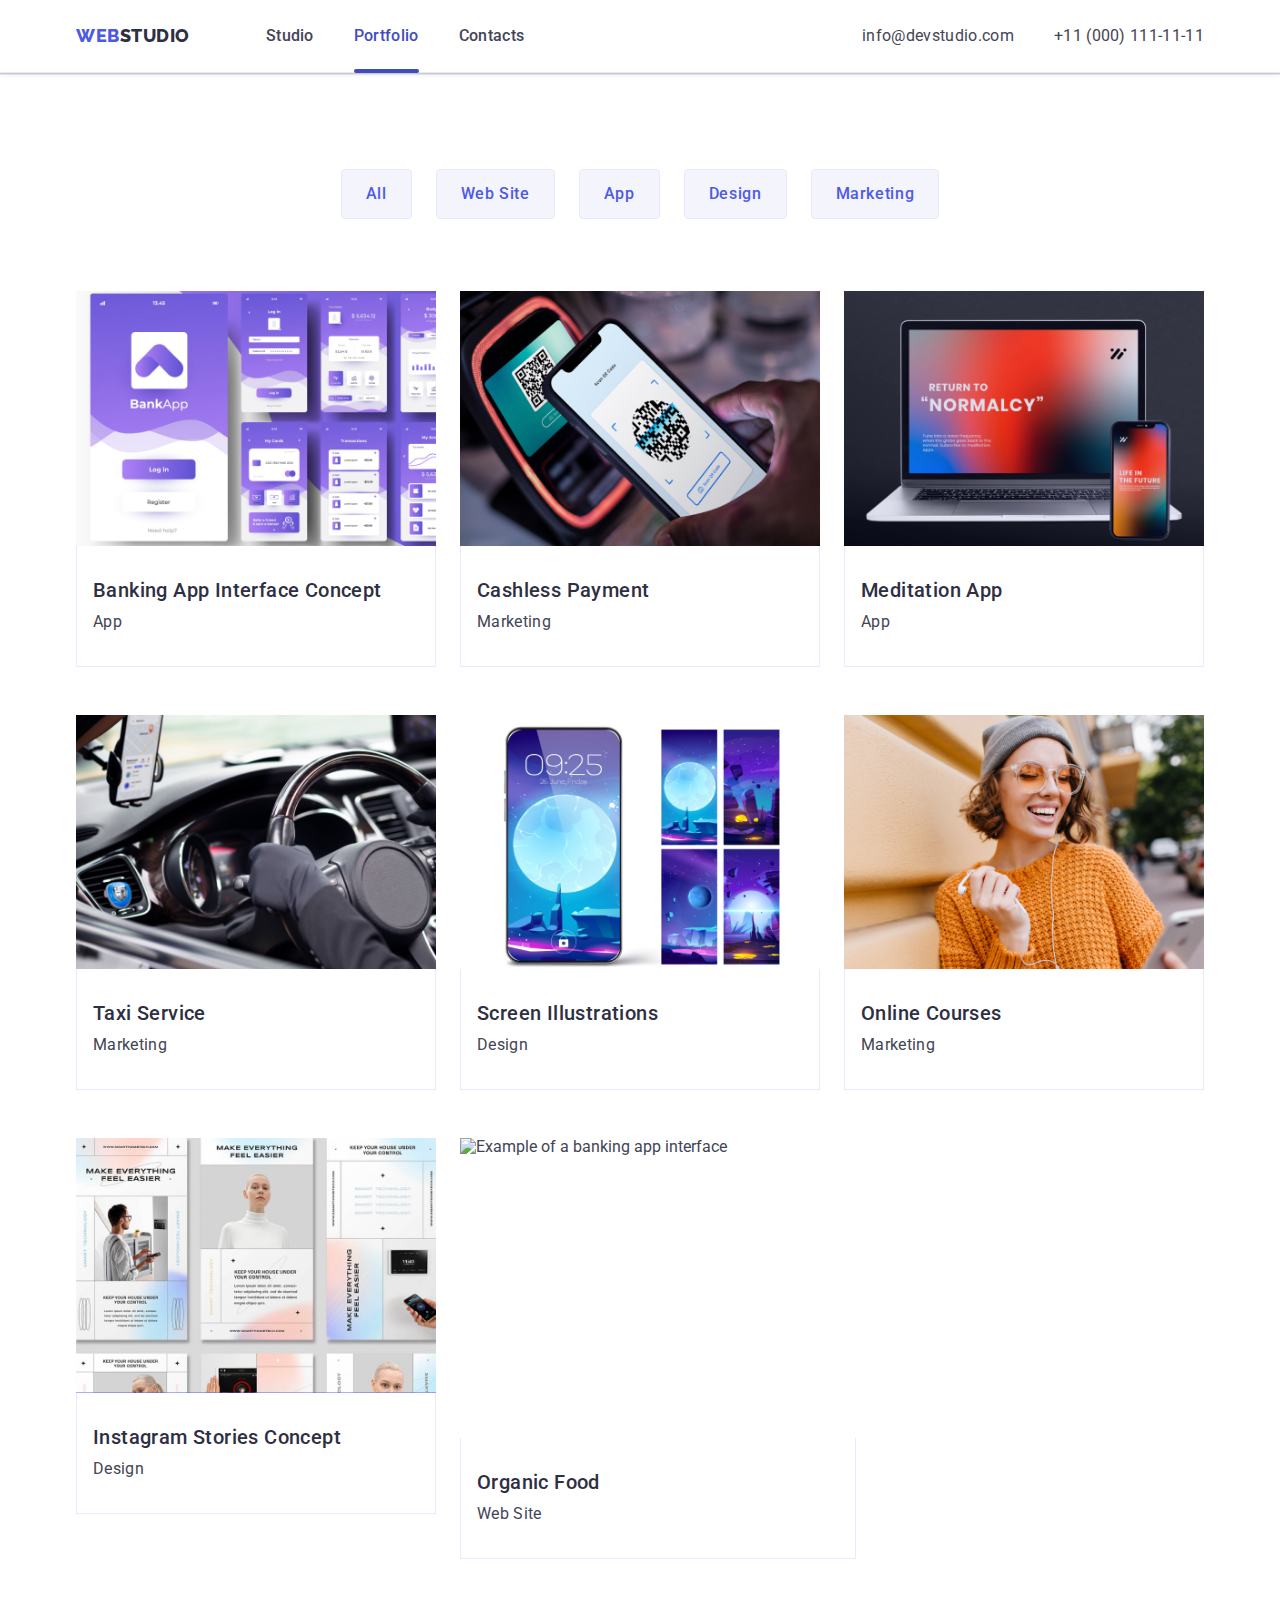
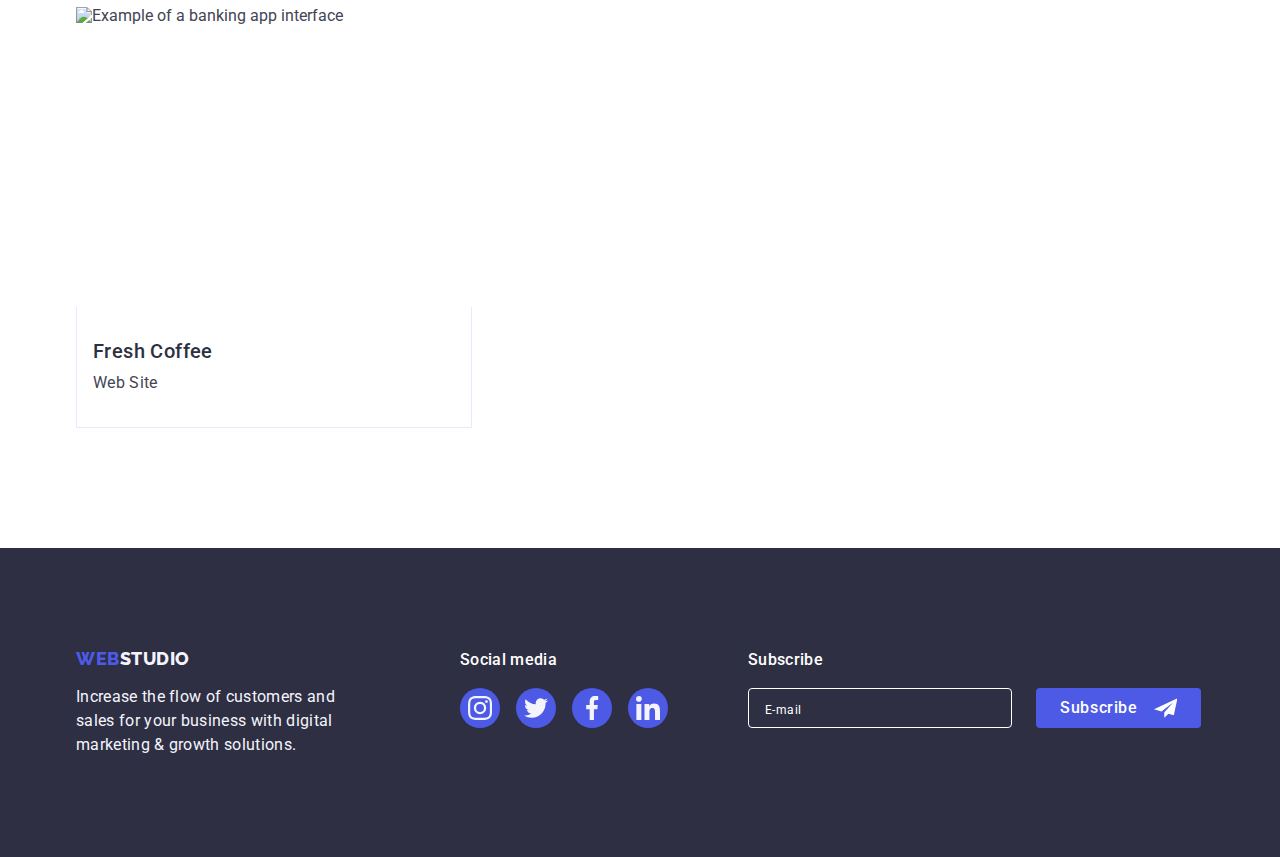
==== commit 418b6a36: "s" ====
--- a/portfolio.html
+++ b/portfolio.html
@@ -106,8 +106,8 @@
                     <source
                       media="(min-width: 1158px)"
                       srcset="
-                        ./images/portfolio-images/desctop/work-example1_desc@1x.webp 1x,
-                        ./images/portfolio-images/desctop/work-example1_desc@2x.webp 2x
+                      ./images/phone/img-29.webp 1x,
+                      ./images/phone/img-29.webp 2x
                       "
                       type="image/webp"
                     />
@@ -115,8 +115,8 @@
                     <source
                       media="(min-width: 1158px)"
                       srcset="
-                        ./images/portfolio-images/desctop/work-example1_desc@1x.jpg 1x,
-                        ./images/portfolio-images/desctop/work-example1_desc@2x.jpg 2x
+                      ./images/phone/img-29.jpg 1x,
+                      ./images/phone/img-29.jpg 2x
                       "
                       type="image/jpg"
                     />
@@ -124,8 +124,8 @@
                     <source
                       media="(min-width: 768px)"
                       srcset="
-                        ./images/portfolio-images/tablet/work-example1_tab@1x.webp 1x,
-                        ./images/portfolio-images/tablet/work-example1_tab@2x.webp 2x
+                      ./images/phone/img-29.webp 1x,
+                      ./images/phone/img-29.webp 2x
                       "
                       type="image/webp"
                     />
@@ -133,8 +133,8 @@
                     <source
                       media="(min-width: 768px)"
                       srcset="
-                        ./images/portfolio-images/tablet/work-example1_tab@1x.jpg 1x,
-                        ./images/portfolio-images/tablet/work-example1_tab@2x.jpg 2x
+                      ./images/phone/img-29.jpg 1x,
+                      ./images/phone/img-29.jpg 2x
                       "
                       type="image/jpg"
                     />
@@ -142,8 +142,8 @@
                     <source
                       media="(max-width: 767px)"
                       srcset="
-                        ./images/portfolio-images/mobile/work-example1_mob@1x.webp 1x,
-                        ./images/portfolio-images/mobile/work-example1_mob@2x.webp 2x
+                      ./images/phone/img-29.webp 1x,
+                      ./images/phone/img-29.webp 2x
                       "
                       type="image/webp"
                     />
@@ -151,13 +151,13 @@
                     <source
                       media="(max-width: 767px)"
                       srcset="
-                        ./images/portfolio-images/mobile/work-example1_mob@1x.jpg 1x,
-                        ./images/portfolio-images/mobile/work-example1_mob@2x.jpg 2x
+                      ./images/phone/img-29.jpg 1x,
+                        ./images/phone/img-29.jpg 2x
                       "
                       type="image/jpg"
                     />
                     <img
-                      src="./images/portfolio-images/mobile/work-example1_mob@1x.jpg"
+                      src="./images/phone/img-29.jpg"
                       alt="Example of a banking app interface"
                       width="396"
                       height="300"
@@ -183,69 +183,69 @@
             <li class="portfolio-item">
               <a class="portfolio-link link" href="">
                 <div class="product-wrapper">
-                  <picture>
-                    <!-- webp -->
-                    <source
-                      media="(min-width: 1158px)"
-                      srcset="
-                        ./images/portfolio-images/desctop/work-example2_desc@1x.webp 1x,
-                        ./images/portfolio-images/desctop/work-example2_desc@2x.webp 2x
-                      "
-                      type="image/webp"
-                    />
-                    <!-- jpeg -->
-                    <source
-                      media="(min-width: 1158px)"
-                      srcset="
-                        ./images/portfolio-images/desctop/work-example2_desc@1x.jpg 1x,
-                        ./images/portfolio-images/desctop/work-example2_desc@2x.jpg 2x
-                      "
-                      type="image/jpg"
-                    />
-                    <!-- webp -->
-                    <source
-                      media="(min-width: 768px)"
-                      srcset="
-                        ./images/portfolio-images/tablet/work-example2_tab@1x.webp 1x,
-                        ./images/portfolio-images/tablet/work-example2_tab@2x.webp 2x
-                      "
-                      type="image/webp"
-                    />
-                    <!-- jpeg -->
-                    <source
-                      media="(min-width: 768px)"
-                      srcset="
-                        ./images/portfolio-images/tablet/work-example2_tab@1x.jpg 1x,
-                        ./images/portfolio-images/tablet/work-example2_tab@2x.jpg 2x
-                      "
-                      type="image/jpg"
-                    />
-                    <!-- webp -->
-                    <source
-                      media="(max-width: 767px)"
-                      srcset="
-                        ./images/portfolio-images/mobile/work-example2_mob@1x.webp 1x,
-                        ./images/portfolio-images/mobile/work-example2_mob@2x.webp 2x
-                      "
-                      type="image/webp"
-                    />
-                    <!-- jpeg -->
-                    <source
-                      media="(max-width: 767px)"
-                      srcset="
-                        ./images/portfolio-images/mobile/work-example2_mob@1x.jpg 1x,
-                        ./images/portfolio-images/mobile/work-example2_mob@2x.jpg 2x
-                      "
-                      type="image/jpg"
-                    />
-                    <img
-                      src="./images/portfolio-images/mobile/work-example2_mob@1x.jpg"
-                      alt="Example of a banking app interface"
-                      width="396"
-                      height="300"
-                      loading="lazy"
-                    />
-                  </picture>
+                    <picture>
+                        <!-- webp -->
+                        <source
+                          media="(min-width: 1158px)"
+                          srcset="
+                          ./images/phone/img-30.webp 1x,
+                          ./images/phone/img-30.webp 2x
+                          "
+                          type="image/webp"
+                        />
+                        <!-- jpeg -->
+                        <source
+                          media="(min-width: 1158px)"
+                          srcset="
+                          ./images/phone/img-30.jpg 1x,
+                            ./images/phone/img-30.jpg 2x
+                          "
+                          type="image/jpg"
+                        />
+                        <!-- webp -->
+                        <source
+                          media="(min-width: 768px)"
+                          srcset="
+                          ./images/phone/img-30.webp 1x,
+                          ./images/phone/img-30.webp 2x
+                          "
+                          type="image/webp"
+                        />
+                        <!-- jpeg -->
+                        <source
+                          media="(min-width: 768px)"
+                          srcset="
+                          ./images/phone/img-30.jpg 1x,
+                          ./images/phone/img-30.jpg 2x
+                          "
+                          type="image/jpg"
+                        />
+                        <!-- webp -->
+                        <source
+                          media="(max-width: 767px)"
+                          srcset="
+                          ./images/phone/img-30.webp 1x,
+                          ./images/phone/img-30.webp 2x
+                          "
+                          type="image/webp"
+                        />
+                        <!-- jpeg -->
+                        <source
+                          media="(max-width: 767px)"
+                          srcset="
+                          ./images/phone/img-30.jpg 1x,
+                            ./images/phone/img-30.jpg 2x
+                          "
+                          type="image/jpg"
+                        />
+                        <img
+                          src="./images/phone/img-30.jpg"
+                          alt="Example of a banking app interface"
+                          width="396"
+                          height="300"
+                          loading="lazy"
+                        />
+                      </picture>
                   <div class="overlay">
                     <p class="overlay-descr">
                       14 Stylish and User-Friendly App Design Concepts · Task
@@ -263,69 +263,69 @@
             <li class="portfolio-item">
               <a class="portfolio-link link" href="">
                 <div class="product-wrapper">
-                  <picture>
-                    <!-- webp -->
-                    <source
-                      media="(min-width: 1158px)"
-                      srcset="
-                        ./images/portfolio-images/desctop/work-example3_desc@1x.webp 1x,
-                        ./images/portfolio-images/desctop/work-example3_desc@2x.webp 2x
-                      "
-                      type="image/webp"
-                    />
-                    <!-- jpeg -->
-                    <source
-                      media="(min-width: 1158px)"
-                      srcset="
-                        ./images/portfolio-images/desctop/work-example3_desc@1x.jpg 1x,
-                        ./images/portfolio-images/desctop/work-example3_desc@2x.jpg 2x
-                      "
-                      type="image/jpg"
-                    />
-                    <!-- webp -->
-                    <source
-                      media="(min-width: 768px)"
-                      srcset="
-                        ./images/portfolio-images/tablet/work-example3_tab@1x.webp 1x,
-                        ./images/portfolio-images/tablet/work-example3_tab@2x.webp 2x
-                      "
-                      type="image/webp"
-                    />
-                    <!-- jpeg -->
-                    <source
-                      media="(min-width: 768px)"
-                      srcset="
-                        ./images/portfolio-images/tablet/work-example3_tab@1x.jpg 1x,
-                        ./images/portfolio-images/tablet/work-example3_tab@2x.jpg 2x
-                      "
-                      type="image/jpg"
-                    />
-                    <!-- webp -->
-                    <source
-                      media="(max-width: 767px)"
-                      srcset="
-                        ./images/portfolio-images/mobile/work-example3_mob@1x.webp 1x,
-                        ./images/portfolio-images/mobile/work-example3_mob@2x.webp 2x
-                      "
-                      type="image/webp"
-                    />
-                    <!-- jpeg -->
-                    <source
-                      media="(max-width: 767px)"
-                      srcset="
-                        ./images/portfolio-images/mobile/work-example3_mob@1x.jpg 1x,
-                        ./images/portfolio-images/mobile/work-example3_mob@2x.jpg 2x
-                      "
-                      type="image/jpg"
-                    />
-                    <img
-                      src="./images/portfolio-images/mobile/work-example3_mob@1x.jpg"
-                      alt="Example of a banking app interface"
-                      width="396"
-                      height="300"
-                      loading="lazy"
-                    />
-                  </picture>
+                    <picture>
+                        <!-- webp -->
+                        <source
+                          media="(min-width: 1158px)"
+                          srcset="
+                          ./images/phone/img-31.webp 1x,
+                          ./images/phone/img-31.webp 2x
+                          "
+                          type="image/webp"
+                        />
+                        <!-- jpeg -->
+                        <source
+                          media="(min-width: 1158px)"
+                          srcset="
+                          ./images/phone/img-31.jpg 1x,
+                            ./images/phone/img-31.jpg 2x
+                          "
+                          type="image/jpg"
+                        />
+                        <!-- webp -->
+                        <source
+                          media="(min-width: 768px)"
+                          srcset="
+                          ./images/phone/img-31.webp 1x,
+                          ./images/phone/img-31.webp 2x
+                          "
+                          type="image/webp"
+                        />
+                        <!-- jpeg -->
+                        <source
+                          media="(min-width: 768px)"
+                          srcset="
+                          ./images/phone/img-31.jpg 1x,
+                            ./images/phone/img-31.jpg 2x
+                          "
+                          type="image/jpg"
+                        />
+                        <!-- webp -->
+                        <source
+                          media="(max-width: 767px)"
+                          srcset="
+                          ./images/phone/img-31.webp 1x,
+                          ./images/phone/img-31.webp 2x
+                          "
+                          type="image/webp"
+                        />
+                        <!-- jpeg -->
+                        <source
+                          media="(max-width: 767px)"
+                          srcset="
+                          ./images/phone/img-31.jpg 1x,
+                            ./images/phone/img-31.jpg 2x
+                          "
+                          type="image/jpg"
+                        />
+                        <img
+                          src="./images/phone/img-31.jpg"
+                          alt="Example of a banking app interface"
+                          width="396"
+                          height="300"
+                          loading="lazy"
+                        />
+                      </picture>
                   <div class="overlay">
                     <p class="overlay-descr">
                       14 Stylish and User-Friendly App Design Concepts · Task
@@ -343,69 +343,69 @@
             <li class="portfolio-item">
               <a class="portfolio-link link" href="">
                 <div class="product-wrapper">
-                  <picture>
-                    <!-- webp -->
-                    <source
-                      media="(min-width: 1158px)"
-                      srcset="
-                        ./images/portfolio-images/desctop/work-example4_desc@1x.webp 1x,
-                        ./images/portfolio-images/desctop/work-example4_desc@2x.webp 2x
-                      "
-                      type="image/webp"
-                    />
-                    <!-- jpeg -->
-                    <source
-                      media="(min-width: 1158px)"
-                      srcset="
-                        ./images/portfolio-images/desctop/work-example4_desc@1x.jpg 1x,
-                        ./images/portfolio-images/desctop/work-example4_desc@2x.jpg 2x
-                      "
-                      type="image/jpg"
-                    />
-                    <!-- webp -->
-                    <source
-                      media="(min-width: 768px)"
-                      srcset="
-                        ./images/portfolio-images/tablet/work-example4_tab@1x.webp 1x,
-                        ./images/portfolio-images/tablet/work-example4_tab@2x.webp 2x
-                      "
-                      type="image/webp"
-                    />
-                    <!-- jpeg -->
-                    <source
-                      media="(min-width: 768px)"
-                      srcset="
-                        ./images/portfolio-images/tablet/work-example4_tab@1x.jpg 1x,
-                        ./images/portfolio-images/tablet/work-example4_tab@2x.jpg 2x
-                      "
-                      type="image/jpg"
-                    />
-                    <!-- webp -->
-                    <source
-                      media="(max-width: 767px)"
-                      srcset="
-                        ./images/portfolio-images/mobile/work-example4_mob@1x.webp 1x,
-                        ./images/portfolio-images/mobile/work-example4_mob@2x.webp 2x
-                      "
-                      type="image/webp"
-                    />
-                    <!-- jpeg -->
-                    <source
-                      media="(max-width: 767px)"
-                      srcset="
-                        ./images/portfolio-images/mobile/work-example4_mob@1x.jpg 1x,
-                        ./images/portfolio-images/mobile/work-example4_mob@2x.jpg 2x
-                      "
-                      type="image/jpg"
-                    />
-                    <img
-                      src="./images/portfolio-images/mobile/work-example4_mob@1x.jpg"
-                      alt="Example of a banking app interface"
-                      width="396"
-                      height="300"
-                      loading="lazy"
-                    />
-                  </picture>
+                    <picture>
+                        <!-- webp -->
+                        <source
+                          media="(min-width: 1158px)"
+                          srcset="
+                          ./images/phone/img-32.webp 1x,
+                          ./images/phone/img-32.webp 2x
+                          "
+                          type="image/webp"
+                        />
+                        <!-- jpeg -->
+                        <source
+                          media="(min-width: 1158px)"
+                          srcset="
+                          ./images/phone/img-32.jpg 1x,
+                          ./images/phone/img-32.jpg 2x
+                          "
+                          type="image/jpg"
+                        />
+                        <!-- webp -->
+                        <source
+                          media="(min-width: 768px)"
+                          srcset="
+                          ./images/phone/img-32.webp 1x,
+                          ./images/phone/img-32.webp 2x
+                          "
+                          type="image/webp"
+                        />
+                        <!-- jpeg -->
+                        <source
+                          media="(min-width: 768px)"
+                          srcset="
+                          ./images/phone/img-32.jpg 1x,
+                          ./images/phone/img-32.jpg 2x
+                          "
+                          type="image/jpg"
+                        />
+                        <!-- webp -->
+                        <source
+                          media="(max-width: 767px)"
+                          srcset="
+                          ./images/phone/img-32.webp 1x,
+                          ./images/phone/img-32.webp 2x
+                          "
+                          type="image/webp"
+                        />
+                        <!-- jpeg -->
+                        <source
+                          media="(max-width: 767px)"
+                          srcset="
+                          ./images/phone/img-32.jpg 1x,
+                            ./images/phone/img-32.jpg 2x
+                          "
+                          type="image/jpg"
+                        />
+                        <img
+                          src="./images/phone/img-32.jpg"
+                          alt="Example of a banking app interface"
+                          width="396"
+                          height="300"
+                          loading="lazy"
+                        />
+                      </picture>
                   <div class="overlay">
                     <p class="overlay-descr">
                       14 Stylish and User-Friendly App Design Concepts · Task
@@ -423,69 +423,69 @@
             <li class="portfolio-item">
               <a class="portfolio-link link" href="">
                 <div class="product-wrapper">
-                  <picture>
-                    <!-- webp -->
-                    <source
-                      media="(min-width: 1158px)"
-                      srcset="
-                        ./images/portfolio-images/desctop/work-example5_desc@1x.webp 1x,
-                        ./images/portfolio-images/desctop/work-example5_desc@2x.webp 2x
-                      "
-                      type="image/webp"
-                    />
-                    <!-- jpeg -->
-                    <source
-                      media="(min-width: 1158px)"
-                      srcset="
-                        ./images/portfolio-images/desctop/work-example5_desc@1x.jpg 1x,
-                        ./images/portfolio-images/desctop/work-example5_desc@2x.jpg 2x
-                      "
-                      type="image/jpg"
-                    />
-                    <!-- webp -->
-                    <source
-                      media="(min-width: 768px)"
-                      srcset="
-                        ./images/portfolio-images/tablet/work-example5_tab@1x.webp 1x,
-                        ./images/portfolio-images/tablet/work-example5_tab@2x.webp 2x
-                      "
-                      type="image/webp"
-                    />
-                    <!-- jpeg -->
-                    <source
-                      media="(min-width: 768px)"
-                      srcset="
-                        ./images/portfolio-images/tablet/work-example5_tab@1x.jpg 1x,
-                        ./images/portfolio-images/tablet/work-example5_tab@2x.jpg 2x
-                      "
-                      type="image/jpg"
-                    />
-                    <!-- webp -->
-                    <source
-                      media="(max-width: 767px)"
-                      srcset="
-                        ./images/portfolio-images/mobile/work-example5_mob@1x.webp 1x,
-                        ./images/portfolio-images/mobile/work-example5_mob@2x.webp 2x
-                      "
-                      type="image/webp"
-                    />
-                    <!-- jpeg -->
-                    <source
-                      media="(max-width: 767px)"
-                      srcset="
-                        ./images/portfolio-images/mobile/work-example5_mob@1x.jpg 1x,
-                        ./images/portfolio-images/mobile/work-example5_mob@2x.jpg 2x
-                      "
-                      type="image/jpg"
-                    />
-                    <img
-                      src="./images/portfolio-images/mobile/work-example5_mob@1x.jpg"
-                      alt="Example of a banking app interface"
-                      width="396"
-                      height="300"
-                      loading="lazy"
-                    />
-                  </picture>
+                    <picture>
+                        <!-- webp -->
+                        <source
+                          media="(min-width: 1158px)"
+                          srcset="
+                          ./images/phone/img-33.webp 1x,
+                          ./images/phone/img-33.webp 2x
+                          "
+                          type="image/webp"
+                        />
+                        <!-- jpeg -->
+                        <source
+                          media="(min-width: 1158px)"
+                          srcset="
+                          ./images/phone/img-33.jpg 1x,
+                            ./images/phone/img-33.jpg 2x
+                          "
+                          type="image/jpg"
+                        />
+                        <!-- webp -->
+                        <source
+                          media="(min-width: 768px)"
+                          srcset="
+                          ./images/phone/img-33.webp 1x,
+                          ./images/phone/img-33.webp 2x
+                          "
+                          type="image/webp"
+                        />
+                        <!-- jpeg -->
+                        <source
+                          media="(min-width: 768px)"
+                          srcset="
+                          ./images/phone/img-33.jpg 1x,
+                            ./images/phone/img-33.jpg 2x
+                          "
+                          type="image/jpg"
+                        />
+                        <!-- webp -->
+                        <source
+                          media="(max-width: 767px)"
+                          srcset="
+                          ./images/phone/img-33.webp 1x,
+                          ./images/phone/img-33.webp 2x
+                          "
+                          type="image/webp"
+                        />
+                        <!-- jpeg -->
+                        <source
+                          media="(max-width: 767px)"
+                          srcset="
+                          ./images/phone/img-33.jpg 1x,
+                            ./images/phone/img-33.jpg 2x
+                          "
+                          type="image/jpg"
+                        />
+                        <img
+                          src="./images/phone/img-33.jpg"
+                          alt="Example of a banking app interface"
+                          width="396"
+                          height="300"
+                          loading="lazy"
+                        />
+                      </picture>
                   <div class="overlay">
                     <p class="overlay-descr">
                       14 Stylish and User-Friendly App Design Concepts · Task
@@ -503,69 +503,69 @@
             <li class="portfolio-item">
               <a class="portfolio-link link" href="">
                 <div class="product-wrapper">
-                  <picture>
-                    <!-- webp -->
-                    <source
-                      media="(min-width: 1158px)"
-                      srcset="
-                        ./images/portfolio-images/desctop/work-example6_desc@1x.webp 1x,
-                        ./images/portfolio-images/desctop/work-example6_desc@2x.webp 2x
-                      "
-                      type="image/webp"
-                    />
-                    <!-- jpeg -->
-                    <source
-                      media="(min-width: 1158px)"
-                      srcset="
-                        ./images/portfolio-images/desctop/work-example6_desc@1x.jpg 1x,
-                        ./images/portfolio-images/desctop/work-example6_desc@2x.jpg 2x
-                      "
-                      type="image/jpg"
-                    />
-                    <!-- webp -->
-                    <source
-                      media="(min-width: 768px)"
-                      srcset="
-                        ./images/portfolio-images/tablet/work-example6_tab@1x.webp 1x,
-                        ./images/portfolio-images/tablet/work-example6_tab@2x.webp 2x
-                      "
-                      type="image/webp"
-                    />
-                    <!-- jpeg -->
-                    <source
-                      media="(min-width: 768px)"
-                      srcset="
-                        ./images/portfolio-images/tablet/work-example6_tab@1x.jpg 1x,
-                        ./images/portfolio-images/tablet/work-example6_tab@2x.jpg 2x
-                      "
-                      type="image/jpg"
-                    />
-                    <!-- webp -->
-                    <source
-                      media="(max-width: 767px)"
-                      srcset="
-                        ./images/portfolio-images/mobile/work-example6_mob@1x.webp 1x,
-                        ./images/portfolio-images/mobile/work-example6_mob@2x.webp 2x
-                      "
-                      type="image/webp"
-                    />
-                    <!-- jpeg -->
-                    <source
-                      media="(max-width: 767px)"
-                      srcset="
-                        ./images/portfolio-images/mobile/work-example6_mob@1x.jpg 1x,
-                        ./images/portfolio-images/mobile/work-example6_mob@2x.jpg 2x
-                      "
-                      type="image/jpg"
-                    />
-                    <img
-                      src="./images/portfolio-images/mobile/work-example6_mob@1x.jpg"
-                      alt="Example of a banking app interface"
-                      width="396"
-                      height="300"
-                      loading="lazy"
-                    />
-                  </picture>
+                    <picture>
+                        <!-- webp -->
+                        <source
+                          media="(min-width: 1158px)"
+                          srcset="
+                          ./images/phone/img-34.webp 1x,
+                          ./images/phone/img-34.webp 2x
+                          "
+                          type="image/webp"
+                        />
+                        <!-- jpeg -->
+                        <source
+                          media="(min-width: 1158px)"
+                          srcset="
+                          ./images/phone/img-34.jpg 1x,
+                            ./images/phone/img-34.jpg 2x
+                          "
+                          type="image/jpg"
+                        />
+                        <!-- webp -->
+                        <source
+                          media="(min-width: 768px)"
+                          srcset="
+                          ./images/phone/img-34.webp 1x,
+                          ./images/phone/img-34.webp 2x
+                          "
+                          type="image/webp"
+                        />
+                        <!-- jpeg -->
+                        <source
+                          media="(min-width: 768px)"
+                          srcset="
+                          ./images/phone/img-34.jpg 1x,
+                            ./images/phone/img-34.jpg 2x
+                          "
+                          type="image/jpg"
+                        />
+                        <!-- webp -->
+                        <source
+                          media="(max-width: 767px)"
+                          srcset="
+                          ./images/phone/img-34.webp 1x,
+                          ./images/phone/img-34.webp 2x
+                          "
+                          type="image/webp"
+                        />
+                        <!-- jpeg -->
+                        <source
+                          media="(max-width: 767px)"
+                          srcset="
+                          ./images/phone/img-34.jpg 1x,
+                            ./images/phone/img-34.jpg 2x
+                          "
+                          type="image/jpg"
+                        />
+                        <img
+                          src="./images/phone/img-34.jpg"
+                          alt="Example of a banking app interface"
+                          width="396"
+                          height="300"
+                          loading="lazy"
+                        />
+                      </picture>
                   <div class="overlay">
                     <p class="overlay-descr">
                       14 Stylish and User-Friendly App Design Concepts · Task
@@ -583,69 +583,69 @@
             <li class="portfolio-item">
               <a class="portfolio-link link" href="">
                 <div class="product-wrapper">
-                  <picture>
-                    <!-- webp -->
-                    <source
-                      media="(min-width: 1158px)"
-                      srcset="
-                        ./images/portfolio-images/desctop/work-example7_desc@1x.webp 1x,
-                        ./images/portfolio-images/desctop/work-example7_desc@2x.webp 2x
-                      "
-                      type="image/webp"
-                    />
-                    <!-- jpeg -->
-                    <source
-                      media="(min-width: 1158px)"
-                      srcset="
-                        ./images/portfolio-images/desctop/work-example7_desc@1x.jpg 1x,
-                        ./images/portfolio-images/desctop/work-example7_desc@2x.jpg 2x
-                      "
-                      type="image/jpg"
-                    />
-                    <!-- webp -->
-                    <source
-                      media="(min-width: 768px)"
-                      srcset="
-                        ./images/portfolio-images/tablet/work-example7_tab@1x.webp 1x,
-                        ./images/portfolio-images/tablet/work-example7_tab@2x.webp 2x
-                      "
-                      type="image/webp"
-                    />
-                    <!-- jpeg -->
-                    <source
-                      media="(min-width: 768px)"
-                      srcset="
-                        ./images/portfolio-images/tablet/work-example7_tab@1x.jpg 1x,
-                        ./images/portfolio-images/tablet/work-example7_tab@2x.jpg 2x
-                      "
-                      type="image/jpg"
-                    />
-                    <!-- webp -->
-                    <source
-                      media="(max-width: 767px)"
-                      srcset="
-                        ./images/portfolio-images/mobile/work-example7_mob@1x.webp 1x,
-                        ./images/portfolio-images/mobile/work-example7_mob@2x.webp 2x
-                      "
-                      type="image/webp"
-                    />
-                    <!-- jpeg -->
-                    <source
-                      media="(max-width: 767px)"
-                      srcset="
-                        ./images/portfolio-images/mobile/work-example7_mob@1x.jpg 1x,
-                        ./images/portfolio-images/mobile/work-example7_mob@2x.jpg 2x
-                      "
-                      type="image/jpg"
-                    />
-                    <img
-                      src="./images/portfolio-images/mobile/work-example7_mob@1x.jpg"
-                      alt="Example of a banking app interface"
-                      width="396"
-                      height="300"
-                      loading="lazy"
-                    />
-                  </picture>
+                    <picture>
+                        <!-- webp -->
+                        <source
+                          media="(min-width: 1158px)"
+                          srcset="
+                          ./images/phone/img-35.webp 1x,
+                          ./images/phone/img-35.webp 2x
+                          "
+                          type="image/webp"
+                        />
+                        <!-- jpeg -->
+                        <source
+                          media="(min-width: 1158px)"
+                          srcset="
+                          ./images/phone/img-35.jpg 1x,
+                            ./images/phone/img-35.jpg 2x
+                          "
+                          type="image/jpg"
+                        />
+                        <!-- webp -->
+                        <source
+                          media="(min-width: 768px)"
+                          srcset="
+                          ./images/phone/img-35.webp 1x,
+                          ./images/phone/img-35.webp 2x
+                          "
+                          type="image/webp"
+                        />
+                        <!-- jpeg -->
+                        <source
+                          media="(min-width: 768px)"
+                          srcset="
+                          ./images/phone/img-35.jpg 1x,
+                          ./images/phone/img-35.jpg 2x
+                          "
+                          type="image/jpg"
+                        />
+                        <!-- webp -->
+                        <source
+                          media="(max-width: 767px)"
+                          srcset="
+                          ./images/phone/img-35.webp 1x,
+                          ./images/phone/img-35.webp 2x
+                          "
+                          type="image/webp"
+                        />
+                        <!-- jpeg -->
+                        <source
+                          media="(max-width: 767px)"
+                          srcset="
+                          ./images/phone/img-35.jpg 1x,
+                            ./images/phone/img-35.jpg 2x
+                          "
+                          type="image/jpg"
+                        />
+                        <img
+                          src="./images/phone/img-35.jpg"
+                          alt="Example of a banking app interface"
+                          width="396"
+                          height="300"
+                          loading="lazy"
+                        />
+                      </picture>
                   <div class="overlay">
                     <p class="overlay-descr">
                       14 Stylish and User-Friendly App Design Concepts · Task
@@ -663,69 +663,69 @@
             <li class="portfolio-item">
               <a class="portfolio-link link" href="">
                 <div class="product-wrapper">
-                  <picture>
-                    <!-- webp -->
-                    <source
-                      media="(min-width: 1158px)"
-                      srcset="
-                        ./images/portfolio-images/desctop/work-example8_desc@1x.webp 1x,
-                        ./images/portfolio-images/desctop/work-example8_desc@2x.webp 2x
-                      "
-                      type="image/webp"
-                    />
-                    <!-- jpeg -->
-                    <source
-                      media="(min-width: 1158px)"
-                      srcset="
-                        ./images/portfolio-images/desctop/work-example8_desc@1x.jpg 1x,
-                        ./images/portfolio-images/desctop/work-example8_desc@2x.jpg 2x
-                      "
-                      type="image/jpg"
-                    />
-                    <!-- webp -->
-                    <source
-                      media="(min-width: 768px)"
-                      srcset="
-                        ./images/portfolio-images/tablet/work-example8_tab@1x.webp 1x,
-                        ./images/portfolio-images/tablet/work-example8_tab@2x.webp 2x
-                      "
-                      type="image/webp"
-                    />
-                    <!-- jpeg -->
-                    <source
-                      media="(min-width: 768px)"
-                      srcset="
-                        ./images/portfolio-images/tablet/work-example8_tab@1x.jpg 1x,
-                        ./images/portfolio-images/tablet/work-example8_tab@2x.jpg 2x
-                      "
-                      type="image/jpg"
-                    />
-                    <!-- webp -->
-                    <source
-                      media="(max-width: 767px)"
-                      srcset="
-                        ./images/portfolio-images/mobile/work-example8_mob@1x.webp 1x,
-                        ./images/portfolio-images/mobile/work-example8_mob@2x.webp 2x
-                      "
-                      type="image/webp"
-                    />
-                    <!-- jpeg -->
-                    <source
-                      media="(max-width: 767px)"
-                      srcset="
-                        ./images/portfolio-images/mobile/work-example8_mob@1x.jpg 1x,
-                        ./images/portfolio-images/mobile/work-example8_mob@2x.jpg 2x
-                      "
-                      type="image/jpg"
-                    />
-                    <img
-                      src="./images/portfolio-images/mobile/work-example8_mob@1x.jpg"
-                      alt="Example of a banking app interface"
-                      width="396"
-                      height="300"
-                      loading="lazy"
-                    />
-                  </picture>
+                    <picture>
+                        <!-- webp -->
+                        <source
+                          media="(min-width: 1158px)"
+                          srcset="
+                          ./images/phone/img-27.webp 1x,
+                          ./images/phone/img-37.webp 2x
+                          "
+                          type="image/webp"
+                        />
+                        <!-- jpeg -->
+                        <source
+                          media="(min-width: 1158px)"
+                          srcset="
+                          ./images/phone/img-37.jpg 1x,
+                            ./images/phone/img-37.jpg 2x
+                          "
+                          type="image/jpg"
+                        />
+                        <!-- webp -->
+                        <source
+                          media="(min-width: 768px)"
+                          srcset="
+                          ./images/phone/img-37.webp 1x,
+                          ./images/phone/img-37.webp 2x
+                          "
+                          type="image/webp"
+                        />
+                        <!-- jpeg -->
+                        <source
+                          media="(min-width: 768px)"
+                          srcset="
+                          ./images/phone/img-37.jpg 1x,
+                            ./images/phone/img-37.jpg 2x
+                          "
+                          type="image/jpg"
+                        />
+                        <!-- webp -->
+                        <source
+                          media="(max-width: 767px)"
+                          srcset="
+                          ./images/phone/img-37.webp 1x,
+                          ./images/phone/img-37.webp 2x
+                          "
+                          type="image/webp"
+                        />
+                        <!-- jpeg -->
+                        <source
+                          media="(max-width: 767px)"
+                          srcset="
+                          ./images/phone/img-37.jpg 1x,
+                            ./images/phone/img-37.jpg 2x
+                          "
+                          type="image/jpg"
+                        />
+                        <img
+                          src="./images/phone/img-37.jpg"
+                          alt="Example of a banking app interface"
+                          width="396"
+                          height="300"
+                          loading="lazy"
+                        />
+                      </picture>
                   <div class="overlay">
                     <p class="overlay-descr">
                       14 Stylish and User-Friendly App Design Concepts · Task
@@ -743,69 +743,69 @@
             <li class="portfolio-item">
               <a class="portfolio-link link" href="">
                 <div class="product-wrapper">
-                  <picture>
-                    <!-- webp -->
-                    <source
-                      media="(min-width: 1158px)"
-                      srcset="
-                        ./images/portfolio-images/desctop/work-example9_desc@1x.webp 1x,
-                        ./images/portfolio-images/desctop/work-example9_desc@2x.webp 2x
-                      "
-                      type="image/webp"
-                    />
-                    <!-- jpeg -->
-                    <source
-                      media="(min-width: 1158px)"
-                      srcset="
-                        ./images/portfolio-images/desctop/work-example9_desc@1x.jpg 1x,
-                        ./images/portfolio-images/desctop/work-example9_desc@2x.jpg 2x
-                      "
-                      type="image/jpg"
-                    />
-                    <!-- webp -->
-                    <source
-                      media="(min-width: 768px)"
-                      srcset="
-                        ./images/portfolio-images/tablet/work-example9_tab@1x.webp 1x,
-                        ./images/portfolio-images/tablet/work-example9_tab@2x.webp 2x
-                      "
-                      type="image/webp"
-                    />
-                    <!-- jpeg -->
-                    <source
-                      media="(min-width: 768px)"
-                      srcset="
-                        ./images/portfolio-images/tablet/work-example9_tab@1x.jpg 1x,
-                        ./images/portfolio-images/tablet/work-example9_tab@2x.jpg 2x
-                      "
-                      type="image/jpg"
-                    />
-                    <!-- webp -->
-                    <source
-                      media="(max-width: 767px)"
-                      srcset="
-                        ./images/portfolio-images/mobile/work-example9_mob@1x.webp 1x,
-                        ./images/portfolio-images/mobile/work-example9_mob@2x.webp 2x
-                      "
-                      type="image/webp"
-                    />
-                    <!-- jpeg -->
-                    <source
-                      media="(max-width: 767px)"
-                      srcset="
-                        ./images/portfolio-images/mobile/work-example9_mob@1x.jpg 1x,
-                        ./images/portfolio-images/mobile/work-example9_mob@2x.jpg 2x
-                      "
-                      type="image/jpg"
-                    />
-                    <img
-                      src="./images/portfolio-images/mobile/work-example9_mob@1x.jpg"
-                      alt="Example of a banking app interface"
-                      width="396"
-                      height="300"
-                      loading="lazy"
-                    />
-                  </picture>
+                    <picture>
+                        <!-- webp -->
+                        <source
+                          media="(min-width: 1158px)"
+                          srcset="
+                          ./images/phone/img-36.webp 1x,
+                          ./images/phone/img-36.webp 2x
+                          "
+                          type="image/webp"
+                        />
+                        <!-- jpeg -->
+                        <source
+                          media="(min-width: 1158px)"
+                          srcset="
+                          ./images/phone/img-36.jpg 1x,
+                          ./images/phone/img-36.jpg 2x
+                          "
+                          type="image/jpg"
+                        />
+                        <!-- webp -->
+                        <source
+                          media="(min-width: 768px)"
+                          srcset="
+                          ./images/phone/img-36.webp 1x,
+                          ./images/phone/img-36.webp 2x
+                          "
+                          type="image/webp"
+                        />
+                        <!-- jpeg -->
+                        <source
+                          media="(min-width: 768px)"
+                          srcset="
+                          ./images/phone/img-36.jpg 1x,
+                            ./images/phone/img-36.jpg 2x
+                          "
+                          type="image/jpg"
+                        />
+                        <!-- webp -->
+                        <source
+                          media="(max-width: 767px)"
+                          srcset="
+                          ./images/phone/img-36.webp 1x,
+                          ./images/phone/img-36.webp 2x
+                          "
+                          type="image/webp"
+                        />
+                        <!-- jpeg -->
+                        <source
+                          media="(max-width: 767px)"
+                          srcset="
+                          ./images/phone/img-36.jpg 1x,
+                            ./images/phone/img-36.jpg 2x
+                          "
+                          type="image/jpg"
+                        />
+                        <img
+                          src="./images/phone/img-36.jpg"
+                          alt="Example of a banking app interface"
+                          width="396"
+                          height="300"
+                          loading="lazy"
+                        />
+                      </picture>
                   <div class="overlay">
                     <p class="overlay-descr">
                       14 Stylish and User-Friendly App Design Concepts · Task
--- a/css/styles.css
+++ b/css/styles.css
@@ -373,7 +373,7 @@
     .hero {
         background-image:
         linear-gradient(rgba(46, 47, 66, 0.7), rgba(46, 47, 66, 0.7)),
-        url(../images/hero-image/hero-mob_428@1x.jpg);
+        url(../images/phone/Dark-bg.jpg);
     }
 
     @media (min-device-pixel-ratio: 2),
@@ -383,7 +383,7 @@
         .hero {
             background-image:
             linear-gradient(rgba(46, 47, 66, 0.7), rgba(46, 47, 66, 0.7)),
-            url(../images/hero-image/hero-mob_856@2x.jpg);
+            url(../images/phone/Dark-bg-1.jpg);
         }
     }
 }
@@ -392,7 +392,7 @@
     .hero {
         background-image: 
         linear-gradient(rgba(46, 47, 66, 0.7), rgba(46, 47, 66, 0.7)),
-        url(../images/hero-image/hero-tabl_768@1x.jpg);
+        url(../);
     }
 
     @media (min-device-pixel-ratio: 2),
@@ -402,7 +402,7 @@
         .hero {
             background-image:
             linear-gradient(rgba(46, 47, 66, 0.7), rgba(46, 47, 66, 0.7)),
-            url(../images/hero-image/hero-tabl_1536@2x.jpg);
+            url(../images/phone/Dark-bg-2.jpg);
         }
     }
 }
@@ -411,7 +411,7 @@
     .hero {
         background-image: 
         linear-gradient(rgba(46, 47, 66, 0.7), rgba(46, 47, 66, 0.7)),
-        url(../images/hero-image/hero-desc_1140@1x.jpg);
+        url(../images/phone/Dark-bg.jpg);
     }
 
     @media (min-device-pixel-ratio: 2),
@@ -420,7 +420,7 @@
         .hero {
             background-image:
             linear-gradient(rgba(46, 47, 66, 0.7), rgba(46, 47, 66, 0.7)),
-            url(../images/hero-image/hero-desc_2280@2x.jpg);
+            url(../images/phone/Dark-bg.jpg);
         }
     }
 }
@@ -1515,4 +1515,4 @@
     .portfolio-item {
         flex-basis: calc((100% - 48px) / 3);
     }
-}+}
